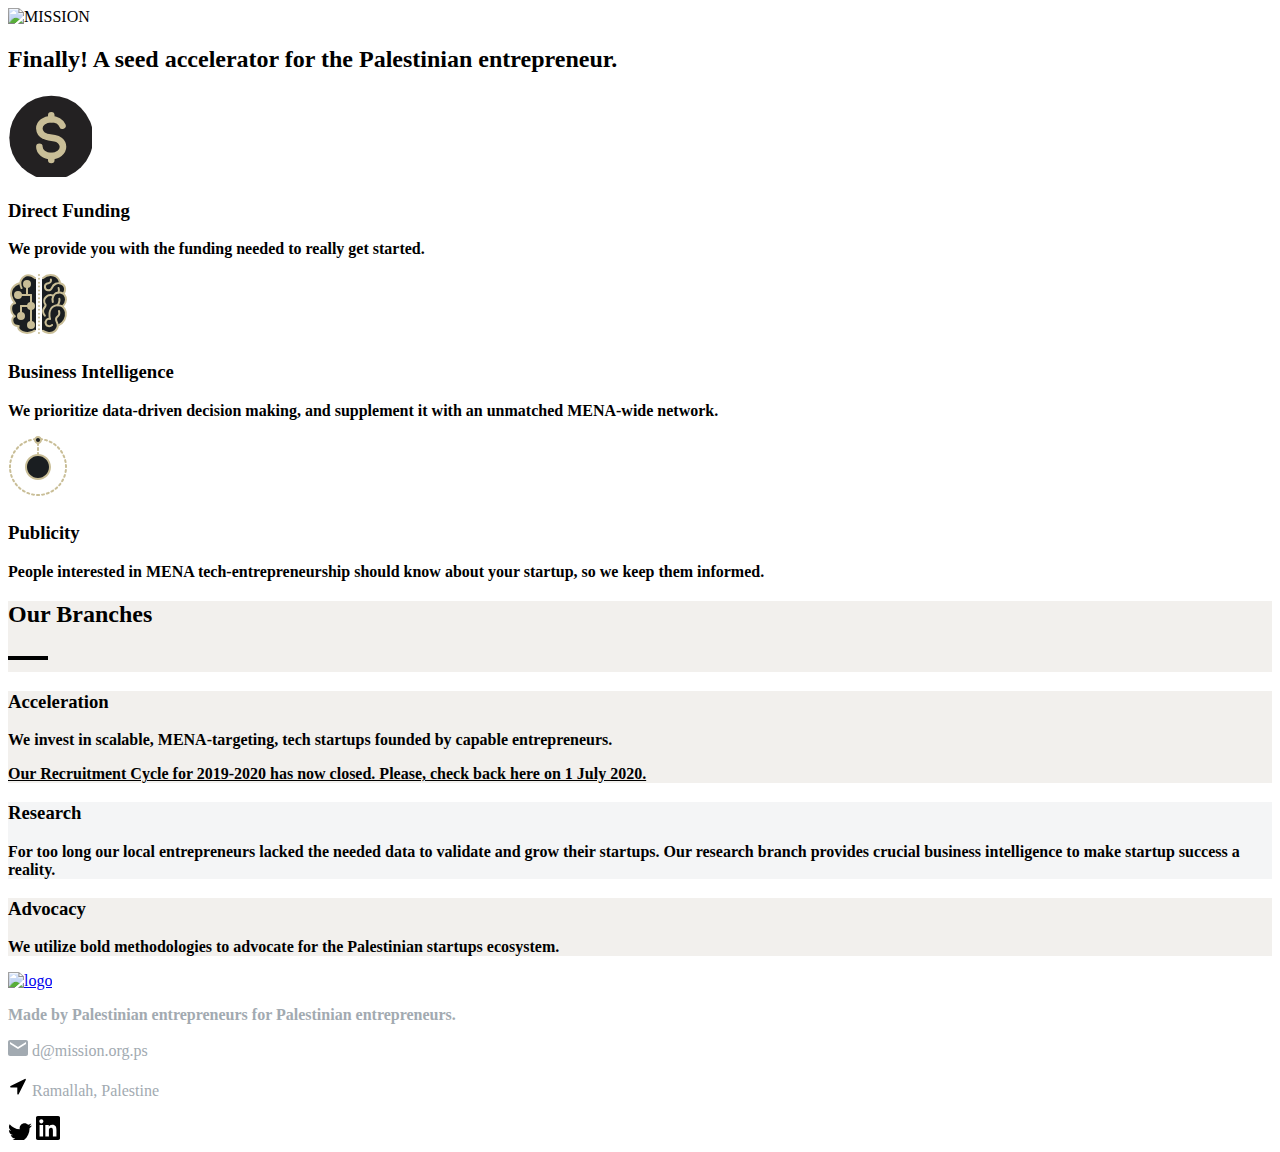
==== home.html @ 6c7146bf "add home html page" ====
<!DOCTYPE html>
<html lang="en">

<head>
	<meta charset="UTF-8">
	<title>MISSION | مركز الشركات الناشئة</title>

	<link rel="icon" href="images/Icon2.png" type="image/x-icon">
	<meta name="keywords" content="" />
	<meta name="description" content="Finally! A seed-accelerator for the Palestinian entrepreneur. 
" />
	<meta name="viewport" content="width=device-width,initial-scale=1.0,viewport-fit=cover">
	<link rel="stylesheet" href="css/home.css" />
	<!--<link rel="stylesheet" href="css/fonts.css" />
	<link rel="stylesheet" href="css/bootstrap.weber.css" />
	<link rel="stylesheet" href="css/fx.css" />
	<link rel="stylesheet" href="css/custom.css" />-->

</head>

<body class="dark-page">
	<div id="wrap">
		<header id="header-text" class="pt-lg-50 text-center dark pt-10 pb-10 pb-sm-30">
			<div class="container">
				<div class="row">
					<img src="images/OffwhitleLogo2.png" alt="MISSION"  class="mb-75 dark logo" srcset="">
				</div>
				<div class="row">
					<div class="col-12" style="">
						<h2 class="mb-md-50 mb-10 dark" style=""><strong class="">Finally! A seed accelerator for the
								Palestinian entrepreneur.&nbsp;</strong><br></h2>
					</div>
				</div>
			</div>
			<div class="bg-wrap">
				<div class="bg"></div>
			</div>
		</header>
		
		<section id="benefits-3col-7" class="dark pt-10 text-center boxed pb-lg-30">
			<div class="container">
				<div class="row">
					<div class="col-md-4 padding-left-0">
						<div class="content-box mb-50" style=""><strong class="">

								<?xml version="1.0" ?><svg height="84" width="84" class="icon" style="fill:#232122;"
									data-name="Livello 1" id="Livello_1" viewBox="0 0 64 64"
									xmlns="http://www.w3.org/2000/svg">
									<defs>
										<style>
											.cls-12 {
												fill: none;
												stroke: #c9be97;
												stroke-linecap: round;
												stroke-miterlimit: 10;
												stroke-width: 5px;											
											}
										</style>
									</defs>
									<title />
									<path d="M1,34A32,32,0,1,0,33,2,32,32,0,0,0,1,34Z" />
									<g id="Dollars">
										<line class="cls-12" x1="32.97" x2="32.93" y1="17" y2="19.91" />
										<line class="cls-12" x1="32.95" x2="32.97" y1="48.04" y2="51" />
										<path class="cls-12"
											d="M23.91,41c0,3.89,4,7,9,7h0c5,0,9-3.15,9-7a6.24,6.24,0,0,0-2.31-4.7,8.17,8.17,0,0,0-4-1.79L31,33.72a9.62,9.62,0,0,1-3.25-1,6.75,6.75,0,0,1-3.87-5.78c0-3.89,4-7,9-7,4.1,0,7.56,2.13,8.66,5" />
									</g>
								</svg>
								<h3 class="mb-20" style=""><strong class="">Direct Funding</strong></h3>
								<p class="text-secondary" style="overflow: visible;">We provide you with the funding
									needed to really get started.<br></p>
							</strong></div>
					</div>
					<div class="col-md-4">
						<div class="content-box mb-50" style="">

							<?xml version="1.0" ?><svg id="Science" xmlns="http://www.w3.org/2000/svg"
								enable-background="new 0 0 64 64" height="64" viewBox="0 0 64 64" width="64"
								class="mb-20 icon svg-secondary">
								<defs>
									<style>
										.cls-1 {
											fill: #1a1e21;
										}

										.cls-2 {
											fill: #c9be97;
										}

										.cls-3 {
											fill: #c9be97;
										}
									</style>
								</defs>
								<title />
								<path class="cls-1"
									d="M55.3,33.27a6.7,6.7,0,0,0-.84-.68A10,10,0,0,0,58,25.68,7.63,7.63,0,0,0,56.47,21a6,6,0,0,0-1.92-1.63c2.5.12,2.69-3.66,2.46-5.07a6,6,0,0,0-4.68-5C51,3,46.8,1,42.76,1A11.7,11.7,0,0,0,34,5.39V55.75a15.32,15.32,0,0,0,5.89,3A8,8,0,0,0,47.22,57c2.11-2.11,2.76-3.8,2.67-5.5H50a11.81,11.81,0,0,0,7.35-7.84,12,12,0,0,0,.44-5.51A8.49,8.49,0,0,0,55.3,33.27Z" />
								<path class="cls-1"
									d="M28,5.33C25.87,3.13,21.74,0,17.2,1.87A8.32,8.32,0,0,0,12.4,9.09h0c-9.11,2.28-9.76,9.32-8.91,12.83A17.56,17.56,0,0,0,7,28.81l0,.41c-2.18,0-3.71,2.38-3.69,5A9.59,9.59,0,0,0,7,42.3c-1.6.39-2.65,2.43-2.58,3.85.12,2.31,1.3,6.06,6.27,6a3.35,3.35,0,0,0,.14,3,11.56,11.56,0,0,0,1,1.08c3.48,3.42,10.16,4,15.34.11.27-.2.55-.42.83-.66ZM10.22,45.4s.06,0,.1.06l0,0Z" />
								<path class="cls-2"
									d="M19.25,60a11.68,11.68,0,0,1-8.2-3.1A11.23,11.23,0,0,1,10,55.72a3.73,3.73,0,0,1-.6-2.65c-4.25-.46-6-3.74-6.12-6.86a5.32,5.32,0,0,1,1.85-4.09,10.79,10.79,0,0,1-3-8A6.48,6.48,0,0,1,4,29.45a4.44,4.44,0,0,1,1.38-.91,18,18,0,0,1-3.05-6.37A11.33,11.33,0,0,1,3.55,13.8a12.72,12.72,0,0,1,7.83-5.48A8.63,8.63,0,0,1,11.93,6,9.8,9.8,0,0,1,16.83.94C20.3-.47,24.13.38,27.62,3.32a1,1,0,0,1-1.29,1.53c-2-1.73-5.21-3.49-8.74-2.06a7.81,7.81,0,0,0-3.79,4A6.71,6.71,0,0,0,13.33,9a1.09,1.09,0,0,1,0,.14,10.54,10.54,0,0,0,1.09,4.47,1,1,0,0,1-1.82.84,13.52,13.52,0,0,1-1.21-4.1,10.55,10.55,0,0,0-6.13,4.43,9.28,9.28,0,0,0-1,6.85,16.53,16.53,0,0,0,3.37,6.5l.08.11.24.39a1,1,0,0,1,.16.46,1,1,0,0,1-.47.94,1,1,0,0,1-.62.14,2.25,2.25,0,0,0-1.65.66,4.52,4.52,0,0,0-1.22,3.28c0,.27-.28,4.74,3.33,7.31l.13.11h0l.1.11h0a1,1,0,0,1,.13.24h0a1,1,0,0,1,0,.13,1,1,0,0,1-.15.77L7.63,43a1,1,0,0,1-.39.26h0l-.11,0a3,3,0,0,0-1.85,2.83c.1,1.88.9,5,5.17,5h.19l.22,0,.14,0a1,1,0,0,1,.58,1.29,2.46,2.46,0,0,0,0,2,9.2,9.2,0,0,0,.87,1c2.8,2.72,8.54,3.82,13.64.48a1,1,0,0,1,1.09,1.67A14.58,14.58,0,0,1,19.25,60Z" />
								<path class="cls-2"
									d="M41.62,60a9.85,9.85,0,0,1-2.24-.25,17.08,17.08,0,0,1-4.81-2.05A1,1,0,0,1,35.63,56a15.06,15.06,0,0,0,4.23,1.8,7.34,7.34,0,0,0,6.5-1.52C49.8,52.87,49,51,47.44,47.36l0-.12c-1-3.29.39-4.54,1.49-5.55S50.71,40,50,37.24A1,1,0,1,1,52,36.76c1,3.92-.59,5.36-1.73,6.41-1,.88-1.54,1.41-.94,3.46a21.66,21.66,0,0,1,1.28,3.52,11.38,11.38,0,0,0,6.24-11.83A7.45,7.45,0,0,0,54.58,34a6.42,6.42,0,0,0-.67-.54l-.13-.09A7,7,0,0,0,52,32.54a7.69,7.69,0,0,0-3.18-.36,6.78,6.78,0,0,0-3.76,1.64,7.7,7.7,0,0,0-2.23,3.52,10.25,10.25,0,0,0-.38,4.08A11,11,0,0,0,43,44.61a1,1,0,0,1-1.17,1.27,2.49,2.49,0,0,0-2.59.65,3.12,3.12,0,0,0-.53,2.92,2.45,2.45,0,0,0,1.73,1.65,3.36,3.36,0,0,0,3-.85,1,1,0,1,1,1.35,1.48A5.33,5.33,0,0,1,40,53.05a4.42,4.42,0,0,1-3.14-2.91,5.12,5.12,0,0,1,.91-4.93,4.16,4.16,0,0,1,3-1.43,11.84,11.84,0,0,1-.24-2.26A12,12,0,0,1,41,36.75a9.67,9.67,0,0,1,2.82-4.43,8.7,8.7,0,0,1,4.77-2.12,9.79,9.79,0,0,1,4.1.44,9.18,9.18,0,0,1,1.64.71A8.77,8.77,0,0,0,57,25.64a6.48,6.48,0,0,0-1.33-4.06,5,5,0,0,0-1.54-1.33l-.17-.09a5.68,5.68,0,0,0-2.13-.55,7.49,7.49,0,0,0-1.14,0c-3,.31-3.84,1.76-4.33,2.62a1.11,1.11,0,0,1-.65.52,1,1,0,0,1-.8-.08,5,5,0,0,0-3.8-.32,6.62,6.62,0,0,0-1.77.81,5.07,5.07,0,0,0-1.79,2,4.09,4.09,0,0,0-.23,3A5.27,5.27,0,0,0,38,29.58a2.8,2.8,0,0,1,.52,2.21A5.06,5.06,0,0,1,37.43,34c-1.18,1.75-2.41,3.55.22,7a1,1,0,1,1-1.6,1.2c-3.49-4.63-1.48-7.6-.28-9.37a4.16,4.16,0,0,0,.72-1.32,1,1,0,0,1,.05-.28s0-.18-.26-.64a7.28,7.28,0,0,1-.89-2,6.11,6.11,0,0,1,.35-4.39,7.06,7.06,0,0,1,2.48-2.79,8.62,8.62,0,0,1,2.32-1.07,7.25,7.25,0,0,1,4.5.12,7,7,0,0,1,5.45-2.93,9.57,9.57,0,0,1,1.47,0,7.72,7.72,0,0,1,2.78.71.91.91,0,0,0,.64-.32A5.22,5.22,0,0,0,51,10.13a6.1,6.1,0,0,0-2.88.55,6.68,6.68,0,0,0-3.28,3.56A4.86,4.86,0,0,1,40,17.34,4.5,4.5,0,0,1,36,13.69a4.62,4.62,0,0,1,.67-3.61,4.77,4.77,0,0,1,3.55-1.9,2.2,2.2,0,0,0,1.47-.79,2.06,2.06,0,0,0,.21-1.67,1,1,0,0,1,2-.42,4,4,0,0,1-.54,3.26,4.21,4.21,0,0,1-2.87,1.61,2.88,2.88,0,0,0-2.15,1.07,2.65,2.65,0,0,0-.36,2,2.53,2.53,0,0,0,2.17,2.12A2.86,2.86,0,0,0,43,13.42a8.7,8.7,0,0,1,4.27-4.55,8.13,8.13,0,0,1,3.64-.74A8.31,8.31,0,0,0,42.52,2a10.32,10.32,0,0,0-6.77,2.67,1,1,0,1,1-1.31-1.51A12.26,12.26,0,0,1,42.51,0c5.37,0,9.19,3.09,10.57,8.51A7,7,0,0,1,58,14.09c.16.94.26,3.7-1.12,5.25a3.13,3.13,0,0,1-.28.28,7.13,7.13,0,0,1,.66.74A8.43,8.43,0,0,1,59,25.7a10.6,10.6,0,0,1-3.06,6.83h0A9.43,9.43,0,0,1,58.79,38a13.34,13.34,0,0,1-8,14.26c-.11,1.67-.93,3.42-3,5.47A8.75,8.75,0,0,1,41.62,60Z" />
								<path class="cls-2"
									d="M44.82,29a1,1,0,0,1-1-.78,9.93,9.93,0,0,1,.73-6.88,1,1,0,0,1,1.72,1,8,8,0,0,0-.5,5.43A1,1,0,0,1,45,29Z" />
								<path class="cls-2"
									d="M49.65,32.16A1,1,0,0,1,49,30.43c.62-.58,1.85-3.69,1.38-5.32a1,1,0,1,1,1.92-.55c.67,2.32-.74,6.21-1.93,7.33A1,1,0,0,1,49.65,32.16Z" />
								<path class="cls-2"
									d="M50.49,19.52A1,1,0,0,1,49.65,18a5.33,5.33,0,0,0,.07-3.55,1,1,0,0,1,1.74-1,6.91,6.91,0,0,1-.14,5.64A1,1,0,0,1,50.49,19.52Z" />
								<path class="cls-2" d="M19,22a1,1,0,0,1-1-1V13a1,1,0,0,1,2,0v8A1,1,0,0,1,19,22Z" />
								<path class="cls-2" d="M23,30a1,1,0,0,1-1-1V21a1,1,0,0,1,2,0v8A1,1,0,0,1,23,30Z" />
								<path class="cls-2" d="M23,49a1,1,0,0,1-1-1V35a1,1,0,0,1,2,0V48A1,1,0,0,1,23,49Z" />
								<path class="cls-2" d="M13,40a1,1,0,0,1-1-1V32a1,1,0,0,1,2,0v7A1,1,0,0,1,13,40Z" />
								<path class="cls-2" d="M20,33H13a1,1,0,0,1,0-2h7a1,1,0,0,1,0,2Z" />
								<path class="cls-2" d="M23,22H13a1,1,0,0,1,0-2H23a1,1,0,0,1,0,2Z" />
								<circle class="cls-3" cx="19" cy="10" r="3" />
								<path class="cls-2"
									d="M19,14a4,4,0,1,1,4-4A4,4,0,0,1,19,14Zm0-6a2,2,0,1,0,2,2A2,2,0,0,0,19,8Z" />
								<circle class="cls-3" cx="23" cy="32" r="3" />
								<path class="cls-2"
									d="M23,36a4,4,0,1,1,4-4A4,4,0,0,1,23,36Zm0-6a2,2,0,1,0,2,2A2,2,0,0,0,23,30Z" />
								<circle class="cls-3" cx="23" cy="51" r="3" />
								<path class="cls-2"
									d="M23,55a4,4,0,1,1,4-4A4,4,0,0,1,23,55Zm0-6a2,2,0,1,0,2,2A2,2,0,0,0,23,49Z" />
								<circle class="cls-3" cx="13" cy="42" r="3" />
								<path class="cls-2"
									d="M13,46a4,4,0,1,1,4-4A4,4,0,0,1,13,46Zm0-6a2,2,0,1,0,2,2A2,2,0,0,0,13,40Z" />
								<circle class="cls-3" cx="10" cy="21" r="3" />
								<path class="cls-2"
									d="M10,25a4,4,0,1,1,4-4A4,4,0,0,1,10,25Zm0-6a2,2,0,1,0,2,2A2,2,0,0,0,10,19Z" />
								<path class="cls-2"
									d="M31,2A1,1,0,0,1,30.08.62a1,1,0,0,1,.21-.33,1,1,0,0,1,.33-.21,1,1,0,0,1,1.09.21,1.15,1.15,0,0,1,.21.33,1,1,0,0,1-.21,1.09,1.16,1.16,0,0,1-.33.21A1,1,0,0,1,31,2Z" />
								<path class="cls-2"
									d="M30,55.13a1,1,0,0,1,1-1h0a1,1,0,0,1,1,1h0a1,1,0,0,1-1,1h0A1,1,0,0,1,30,55.13Zm0-3.86a1,1,0,0,1,1-1h0a1,1,0,0,1,1,1h0a1,1,0,0,1-1,1h0A1,1,0,0,1,30,51.27Zm0-3.87a1,1,0,0,1,1-1h0a1,1,0,0,1,1,1h0a1,1,0,0,1-1,1h0A1,1,0,0,1,30,47.4Zm0-3.87a1,1,0,0,1,1-1h0a1,1,0,0,1,1,1h0a1,1,0,0,1-1,1h0A1,1,0,0,1,30,43.53Zm0-3.86a1,1,0,0,1,1-1h0a1,1,0,0,1,1,1h0a1,1,0,0,1-1,1h0A1,1,0,0,1,30,39.67Zm0-3.87a1,1,0,0,1,1-1h0a1,1,0,0,1,1,1h0a1,1,0,0,1-1,1h0A1,1,0,0,1,30,35.8Zm0-3.87a1,1,0,0,1,1-1h0a1,1,0,0,1,1,1h0a1,1,0,0,1-1,1h0A1,1,0,0,1,30,31.93Zm0-3.87a1,1,0,0,1,1-1h0a1,1,0,0,1,1,1h0a1,1,0,0,1-1,1h0A1,1,0,0,1,30,28.06Zm0-3.86a1,1,0,0,1,1-1h0a1,1,0,0,1,1,1h0a1,1,0,0,1-1,1h0A1,1,0,0,1,30,24.2Zm0-3.87a1,1,0,0,1,1-1h0a1,1,0,0,1,1,1h0a1,1,0,0,1-1,1h0A1,1,0,0,1,30,20.33Zm0-3.86a1,1,0,0,1,1-1h0a1,1,0,0,1,1,1h0a1,1,0,0,1-1,1h0A1,1,0,0,1,30,16.47Zm0-3.87a1,1,0,0,1,1-1h0a1,1,0,0,1,1,1h0a1,1,0,0,1-1,1h0A1,1,0,0,1,30,12.6Zm0-3.87a1,1,0,0,1,1-1h0a1,1,0,0,1,1,1h0a1,1,0,0,1-1,1h0A1,1,0,0,1,30,8.73Zm0-3.86a1,1,0,0,1,1-1h0a1,1,0,0,1,1,1h0a1,1,0,0,1-1,1h0A1,1,0,0,1,30,4.87Z" />
								<path class="cls-2"
									d="M31,60a.84.84,0,0,1-.38-.08,1,1,0,0,1-.33-.21A1,1,0,0,1,30,59a1,1,0,0,1,.08-.38.9.9,0,0,1,.54-.54,1,1,0,0,1,1.09.21,1.15,1.15,0,0,1,.21.33A1,1,0,0,1,31,60Z" />
							</svg>
							<h3 style="" class="mb-20"><strong class="">Business Intelligence</strong></h3>
							<p class="text-secondary" style=""><strong class="">We prioritize data-driven decision
									making, and supplement it with an unmatched MENA-wide network.&nbsp;<br></strong>
							</p>
						</div>
					</div>
					<div class="col-md-4">
						<div class="content-box mb-50" style="">
							<?xml version="1.0" ?>
							<!DOCTYPE svg
								PUBLIC '-//W3C//DTD SVG 1.1//EN' 'http://www.w3.org/Graphics/SVG/1.1/DTD/svg11.dtd'><svg
								class="mb-20 icon svg-secondary" height="64px" id="Layer_1"
								style="enable-background:new 0 0 64 64;" version="1.1" viewBox="0 0 64 64" width="64px"
								xml:space="preserve" xmlns="http://www.w3.org/2000/svg"
								xmlns:xlink="http://www.w3.org/1999/xlink">
								<style type="text/css">
									.st0 {
										fill: #c9be97;
									}

									.st1 {
										fill: #A6ACB2;
									}

									.st2 {
										fill: #1a1e21;
									}

									.st3 {
										fill-rule: evenodd;
										clip-rule: evenodd;
										fill: #C2E4F8;
									}

									.st4 {
										fill-rule: evenodd;
										clip-rule: evenodd;
										fill: #1a1e21;
									}

									.st5 {
										fill: #FFFFFF;
									}

									.st6 {
										fill: #DAE3E6;
									}

									.st7 {
										fill: #FFCC00;
									}

									.st8 {
										fill: #DAE3E6;
										stroke: #0A94E3;
										stroke-width: 2;
										stroke-linecap: round;
										stroke-linejoin: round;
										stroke-miterlimit: 10;
									}

									.st9 {
										fill: none;
										stroke: #0A94E3;
										stroke-width: 2;
										stroke-linecap: round;
										stroke-linejoin: round;
										stroke-miterlimit: 10;
									}

									.st10 {
										fill: #F1C40E;
									}
								</style>
								<path class="st0"
									d="M34.1015625,4.2919922c-0.0478516,0-0.0966797-0.003418-0.1455078-0.0102539  c-0.3164062-0.0463867-0.6347656-0.0874023-0.9550781-0.1225586c-0.5488281-0.0610352-0.9443359-0.5551758-0.8837891-1.1040039  c0.0605469-0.5483398,0.5419922-0.9375,1.1044922-0.8842773c0.3417969,0.0380859,0.6835938,0.0820312,1.0234375,0.1313477  c0.5458984,0.0800781,0.9248047,0.5874023,0.8447266,1.1342773C35.0175781,3.934082,34.5898438,4.2919922,34.1015625,4.2919922z" />
								<path class="st0"
									d="M30.0009766,59.9941406c-0.328125,0-0.6542969-0.0053711-0.9794922-0.0161133  c-0.5527344-0.0180664-0.9853516-0.4799805-0.9667969-1.0322266c0.0175781-0.5522461,0.5244141-0.9726562,1.03125-0.9667969  C29.7265625,58,30.3740234,57.9985352,31.0126953,57.9750977c0.5087891-0.0214844,1.015625,0.4106445,1.0351562,0.9628906  c0.0205078,0.5522461-0.4101562,1.015625-0.9628906,1.0361328C30.7255859,59.9873047,30.3642578,59.9936523,30.0009766,59.9941406z   M26.0742188,59.7211914c-0.0458984,0-0.0927734-0.0029297-0.1396484-0.0097656  c-0.6777344-0.0947266-1.3623047-0.2158203-2.0341797-0.359375c-0.5400391-0.1157227-0.8847656-0.6469727-0.7685547-1.1870117  c0.1142578-0.5405273,0.6474609-0.8857422,1.1865234-0.769043c0.6259766,0.1337891,1.2626953,0.246582,1.8935547,0.3349609  c0.546875,0.0766602,0.9287109,0.5820312,0.8515625,1.1289062C26.9931641,59.3598633,26.5654297,59.7211914,26.0742188,59.7211914z   M34.0263672,59.706543c-0.4892578,0-0.9169922-0.359375-0.9892578-0.8574219  c-0.078125-0.546875,0.3007812-1.0537109,0.8476562-1.1323242c0.6289062-0.090332,1.265625-0.2055664,1.8925781-0.3417969  c0.5429688-0.1181641,1.0722656,0.2246094,1.1904297,0.7646484c0.1171875,0.5395508-0.2255859,1.0722656-0.7646484,1.1894531  c-0.6738281,0.1464844-1.3574219,0.2700195-2.0332031,0.3671875C34.1210938,59.703125,34.0732422,59.706543,34.0263672,59.706543z   M21.2216797,58.590332c-0.1035156,0-0.2089844-0.0166016-0.3134766-0.0507812  c-0.65625-0.2163086-1.3085938-0.4584961-1.9404297-0.7192383c-0.5107422-0.2104492-0.7539062-0.7949219-0.5439453-1.3056641  c0.2109375-0.5107422,0.7998047-0.7543945,1.3056641-0.5429688c0.5878906,0.2421875,1.1953125,0.4672852,1.8056641,0.668457  c0.5244141,0.1733398,0.8095703,0.7387695,0.6357422,1.2631836C22.0322266,58.3237305,21.6416016,58.590332,21.2216797,58.590332z   M38.8740234,58.5585938c-0.4189453,0-0.8085938-0.2651367-0.9482422-0.6835938  c-0.1748047-0.5239258,0.1074219-1.090332,0.6318359-1.2651367c0.6044922-0.2026367,1.2099609-0.4291992,1.7988281-0.6733398  c0.5126953-0.2114258,1.0957031,0.0297852,1.3076172,0.5395508c0.2119141,0.5102539-0.0302734,1.0952148-0.5400391,1.3071289  c-0.6328125,0.2626953-1.2832031,0.5058594-1.9335938,0.7231445C39.0859375,58.5415039,38.9785156,58.5585938,38.8740234,58.5585938  z M16.6455078,56.6103516c-0.1611328,0-0.3251953-0.0390625-0.4765625-0.1210938  c-0.6025391-0.3276367-1.2021484-0.6816406-1.7802734-1.0522461c-0.4658203-0.2978516-0.6005859-0.9165039-0.3027344-1.3818359  c0.296875-0.465332,0.9150391-0.6010742,1.3808594-0.3027344c0.5390625,0.3452148,1.0957031,0.6743164,1.6572266,0.9790039  c0.4853516,0.2636719,0.6650391,0.8710938,0.4013672,1.3564453C17.34375,56.4213867,17,56.6103516,16.6455078,56.6103516z   M43.4365234,56.5654297c-0.3535156,0-0.6962891-0.1875-0.8779297-0.5195312  c-0.265625-0.484375-0.0878906-1.0922852,0.3964844-1.3574219c0.5585938-0.3056641,1.1142578-0.6367188,1.6523438-0.9833984  c0.4648438-0.3007812,1.0820312-0.1660156,1.3828125,0.2988281c0.2988281,0.4638672,0.1650391,1.0830078-0.2988281,1.3818359  c-0.578125,0.3730469-1.1757812,0.7285156-1.7753906,1.0566406C43.7636719,56.5258789,43.5986328,56.5654297,43.4365234,56.5654297z   M12.4951172,53.8496094c-0.21875,0-0.4404297-0.0717773-0.625-0.2197266  c-0.5351562-0.4291992-1.0615234-0.8833008-1.5644531-1.3496094c-0.4052734-0.3754883-0.4287109-1.0083008-0.0537109-1.4130859  c0.3759766-0.4067383,1.0078125-0.4291992,1.4130859-0.0537109c0.4677734,0.4335938,0.9580078,0.8564453,1.4570312,1.2558594  c0.4306641,0.3457031,0.5,0.9750977,0.1542969,1.4057617C13.0791016,53.7216797,12.7880859,53.8496094,12.4951172,53.8496094z   M47.5751953,53.793457c-0.2919922,0-0.5810547-0.1269531-0.7792969-0.371582  c-0.3466797-0.4296875-0.2792969-1.0595703,0.1503906-1.40625c0.4990234-0.4033203,0.9882812-0.8276367,1.453125-1.2607422  c0.4023438-0.3769531,1.0380859-0.3549805,1.4130859,0.0498047c0.3769531,0.4038086,0.3544922,1.0366211-0.0498047,1.4130859  c-0.5,0.4658203-1.0244141,0.9208984-1.5605469,1.3535156C48.0175781,53.7207031,47.7958984,53.793457,47.5751953,53.793457z   M8.9003906,50.4013672c-0.2783203,0-0.5556641-0.1157227-0.7529297-0.3417969  c-0.4550781-0.5205078-0.8935547-1.0605469-1.3037109-1.6040039c-0.3320312-0.4414062-0.2441406-1.0683594,0.1972656-1.4008789  s1.0673828-0.2431641,1.4003906,0.1967773c0.3808594,0.5053711,0.7880859,1.0073242,1.2119141,1.4916992  c0.3632812,0.4160156,0.3212891,1.0478516-0.0947266,1.4111328C9.3691406,50.3198242,9.1347656,50.4013672,8.9003906,50.4013672z   M51.1582031,50.3334961c-0.2333984,0-0.4667969-0.0805664-0.65625-0.2451172  c-0.4169922-0.3623047-0.4609375-0.9936523-0.0986328-1.4106445c0.4169922-0.4799805,0.8232422-0.9838867,1.2089844-1.4975586  c0.3310547-0.4414062,0.9589844-0.53125,1.3994141-0.2001953c0.4423828,0.331543,0.5322266,0.9584961,0.2001953,1.4003906  c-0.4130859,0.5512695-0.8505859,1.0927734-1.2988281,1.6088867C51.7158203,50.2167969,51.4375,50.3334961,51.1582031,50.3334961z   M5.9697266,46.3730469c-0.3398438,0-0.6708984-0.1733398-0.8583984-0.4858398  c-0.3505859-0.5844727-0.6865234-1.1923828-0.9980469-1.8066406c-0.25-0.4921875-0.0537109-1.0942383,0.4384766-1.3442383  c0.4931641-0.2504883,1.09375-0.0537109,1.3447266,0.4389648C6.1875,43.7480469,6.5,44.3144531,6.8261719,44.8588867  c0.2841797,0.4741211,0.1298828,1.0878906-0.34375,1.3720703C6.3212891,46.3271484,6.1445312,46.3730469,5.9697266,46.3730469z   M54.0761719,46.2944336c-0.1738281,0-0.3496094-0.0449219-0.5097656-0.1401367  c-0.4746094-0.2817383-0.6308594-0.8955078-0.3496094-1.3701172c0.3291016-0.5537109,0.640625-1.1220703,0.9257812-1.6899414  c0.2480469-0.4926758,0.8466797-0.6928711,1.3427734-0.4443359c0.4931641,0.2480469,0.6923828,0.8496094,0.4443359,1.3427734  c-0.3066406,0.6088867-0.640625,1.21875-0.9921875,1.8120117C54.75,46.1196289,54.4179688,46.2944336,54.0761719,46.2944336z   M3.7998047,41.890625c-0.4033203,0-0.7841797-0.246582-0.9355469-0.6469727  c-0.2421875-0.6425781-0.4648438-1.3012695-0.6601562-1.9584961c-0.1582031-0.5292969,0.1435547-1.0859375,0.6728516-1.2436523  c0.5322266-0.1577148,1.0859375,0.1450195,1.2431641,0.6733398c0.1826172,0.6108398,0.3896484,1.2241211,0.6152344,1.8217773  c0.1953125,0.5166016-0.0654297,1.09375-0.5820312,1.2890625C4.0371094,41.8696289,3.9169922,41.890625,3.7998047,41.890625z   M56.234375,41.8012695c-0.1162109,0-0.234375-0.0205078-0.3496094-0.0634766  c-0.5175781-0.1928711-0.7802734-0.769043-0.5869141-1.2866211c0.2246094-0.6030273,0.4296875-1.2172852,0.6083984-1.824707  c0.1552734-0.5288086,0.7119141-0.8330078,1.2412109-0.6772461c0.5302734,0.15625,0.8330078,0.7119141,0.6767578,1.2416992  c-0.1914062,0.652832-0.4111328,1.3120117-0.6533203,1.9594727C57.0214844,41.5527344,56.6396484,41.8012695,56.234375,41.8012695z   M2.4609375,37.0913086c-0.4736328,0-0.8945312-0.3374023-0.9824219-0.8198242  c-0.1230469-0.6694336-0.2236328-1.3564453-0.3007812-2.0424805c-0.0605469-0.5488281,0.3339844-1.043457,0.8828125-1.1044922  c0.5566406-0.0605469,1.0439453,0.3339844,1.1054688,0.8828125c0.0712891,0.6396484,0.1650391,1.2802734,0.2792969,1.9038086  c0.0996094,0.543457-0.2597656,1.0644531-0.8027344,1.1635742C2.5810547,37.0859375,2.5205078,37.0913086,2.4609375,37.0913086z   M57.5546875,36.9970703c-0.0595703,0-0.1191406-0.0048828-0.1796875-0.0161133  c-0.5429688-0.0986328-0.9042969-0.6191406-0.8056641-1.1625977c0.1132812-0.6235352,0.2060547-1.2631836,0.2744141-1.9018555  c0.0585938-0.5493164,0.5458984-0.953125,1.1005859-0.8876953c0.5488281,0.0585938,0.9462891,0.5512695,0.8876953,1.1005859  c-0.0732422,0.6870117-0.1728516,1.3754883-0.2939453,2.0463867C58.4501953,36.6586914,58.0292969,36.9970703,57.5546875,36.9970703  z M2.0009766,32.1313477c-0.5527344,0-1-0.4477539-1-1L1,31.015625c0-0.6674805,0.0214844-1.3081055,0.0625-1.9433594  c0.0361328-0.5512695,0.4990234-0.965332,1.0634766-0.9331055c0.5507812,0.0361328,0.96875,0.512207,0.9326172,1.0629883  C3.0195312,29.7944336,3,30.3920898,3,30.9941406l0.0009766,0.137207  C3.0009766,31.6835938,2.5537109,32.1313477,2.0009766,32.1313477z M58,32.0151367c-0.5527344,0-1-0.4267578-1-0.9790039  c0-0.6748047-0.0214844-1.3032227-0.0644531-1.9257812c-0.0371094-0.5507812,0.3789062-1.027832,0.9296875-1.0654297  c0.5732422-0.03125,1.0292969,0.3793945,1.0664062,0.9296875C58.9765625,29.6435547,59,30.3232422,59,30.9941406  C59,31.5463867,58.5527344,32.0151367,58,32.0151367z M2.4150391,27.1669922c-0.0566406,0-0.1142578-0.0048828-0.171875-0.0146484  c-0.5439453-0.0942383-0.9091797-0.6123047-0.8144531-1.15625c0.1171875-0.6762695,0.2607422-1.3569336,0.4267578-2.0229492  C1.9902344,23.4375,2.53125,23.1083984,3.0683594,23.2451172c0.5361328,0.1337891,0.8613281,0.6762695,0.7285156,1.2124023  c-0.1552734,0.6191406-0.2880859,1.2519531-0.3974609,1.8803711C3.3154297,26.8242188,2.8925781,27.1669922,2.4150391,27.1669922z   M57.5673828,27.0722656c-0.4765625,0-0.8984375-0.3408203-0.9833984-0.8261719  c-0.1113281-0.6279297-0.2470703-1.2602539-0.4033203-1.8789062c-0.1347656-0.5356445,0.1894531-1.0795898,0.7246094-1.2148438  c0.5361328-0.1318359,1.0800781,0.1894531,1.2148438,0.7246094c0.1679688,0.6655273,0.3134766,1.3457031,0.4326172,2.0214844  c0.0966797,0.5439453-0.2666016,1.0625-0.8105469,1.1586914C57.6835938,27.0673828,57.625,27.0722656,57.5673828,27.0722656z   M3.7050781,22.3535156c-0.1142578,0-0.2304688-0.0200195-0.34375-0.0615234  c-0.5185547-0.1899414-0.7851562-0.7641602-0.5957031-1.2827148C3,20.3696289,3.2626953,19.7250977,3.546875,19.0942383  c0.2265625-0.5024414,0.8193359-0.7270508,1.3222656-0.5009766c0.5039062,0.2265625,0.7285156,0.8188477,0.5019531,1.3222656  c-0.2646484,0.5874023-0.5087891,1.1865234-0.7265625,1.78125C4.4960938,22.1020508,4.1123047,22.3535156,3.7050781,22.3535156z   M56.2626953,22.2651367c-0.40625,0-0.7880859-0.25-0.9375-0.6533203c-0.2197266-0.5932617-0.4658203-1.1914062-0.7324219-1.7768555  c-0.2285156-0.5029297-0.0068359-1.0957031,0.4960938-1.3242188c0.5078125-0.2299805,1.0966797-0.0053711,1.3242188,0.4960938  c0.2861328,0.6298828,0.5517578,1.2724609,0.7871094,1.9106445c0.1923828,0.5180664-0.0722656,1.0932617-0.5908203,1.2851562  C56.4951172,22.2446289,56.3779297,22.2651367,56.2626953,22.2651367z M5.8310547,17.8457031  c-0.171875,0-0.3457031-0.0439453-0.5048828-0.137207c-0.4765625-0.2792969-0.6357422-0.8920898-0.3564453-1.3686523  c0.3427734-0.5854492,0.7158203-1.1723633,1.1074219-1.7441406c0.3125-0.4555664,0.9345703-0.5727539,1.390625-0.2592773  c0.4560547,0.3125,0.5712891,0.9345703,0.2597656,1.3901367c-0.3662109,0.5332031-0.7128906,1.0795898-1.0332031,1.625  C6.5087891,17.6689453,6.1748047,17.8457031,5.8310547,17.8457031z M54.1220703,17.7685547  c-0.3417969,0-0.6748047-0.175293-0.8623047-0.4912109c-0.3271484-0.5532227-0.6757812-1.0986328-1.0361328-1.6201172  c-0.3144531-0.4541016-0.2011719-1.0771484,0.2529297-1.3911133c0.4541016-0.3149414,1.0771484-0.2016602,1.3916016,0.253418  c0.3876953,0.5605469,0.7626953,1.1459961,1.1132812,1.7402344c0.28125,0.4750977,0.1240234,1.0883789-0.3515625,1.3696289  C54.4707031,17.7236328,54.2949219,17.7685547,54.1220703,17.7685547z M8.7255859,13.7885742  c-0.2304688,0-0.4619141-0.0791016-0.6503906-0.2402344c-0.4199219-0.359375-0.46875-0.9907227-0.109375-1.4101562  c0.4482422-0.5234375,0.9189453-1.0351562,1.3994141-1.5209961c0.3876953-0.3925781,1.0205078-0.3964844,1.4140625-0.0078125  c0.3925781,0.3881836,0.3964844,1.0214844,0.0078125,1.4140625c-0.4462891,0.4516602-0.8847656,0.9282227-1.3017578,1.4155273  C9.2871094,13.6699219,9.0068359,13.7885742,8.7255859,13.7885742z M51.2167969,13.722168  c-0.2802734,0-0.5595703-0.1176758-0.7578125-0.347168c-0.4160156-0.4829102-0.8554688-0.9580078-1.3066406-1.4121094  c-0.3896484-0.3920898-0.3876953-1.0249023,0.0039062-1.4145508c0.3916016-0.3901367,1.0244141-0.3867188,1.4140625,0.0043945  c0.4853516,0.487793,0.9570312,0.9980469,1.4042969,1.5166016c0.3603516,0.418457,0.3134766,1.0498047-0.1054688,1.4106445  C51.6806641,13.6425781,51.4482422,13.722168,51.2167969,13.722168z M12.2910156,10.3056641  c-0.2900391,0-0.578125-0.1254883-0.7753906-0.3671875c-0.3496094-0.4277344-0.2861328-1.0581055,0.1416016-1.4072266  c0.5371094-0.4384766,1.0908203-0.859375,1.6455078-1.25c0.453125-0.3183594,1.0761719-0.2104492,1.3935547,0.2416992  c0.3183594,0.4511719,0.2099609,1.0751953-0.2412109,1.3930664c-0.5166016,0.3637695-1.0322266,0.7553711-1.5322266,1.1640625  C12.7373047,10.2319336,12.5126953,10.3056641,12.2910156,10.3056641z M47.6425781,10.25  c-0.2207031,0-0.4443359-0.0732422-0.6289062-0.2236328c-0.4990234-0.4047852-1.015625-0.7949219-1.5361328-1.159668  c-0.453125-0.3164062-0.5625-0.9399414-0.2460938-1.3925781c0.3164062-0.4521484,0.9423828-0.5620117,1.3925781-0.2456055  c0.5595703,0.3916016,1.1142578,0.8105469,1.6494141,1.2451172c0.4287109,0.3481445,0.4941406,0.9775391,0.1464844,1.4067383  C48.2226562,10.1235352,47.9335938,10.25,47.6425781,10.25z M16.4111328,7.5068359  c-0.3515625,0-0.6923828-0.1855469-0.875-0.5141602c-0.2685547-0.4829102-0.0947266-1.0917969,0.3886719-1.3598633  c0.5957031-0.331543,1.2148438-0.6469727,1.8388672-0.9384766c0.5-0.2348633,1.0957031-0.0170898,1.3291016,0.4833984  s0.0175781,1.0952148-0.4833984,1.3291016c-0.5820312,0.2714844-1.1582031,0.5654297-1.7138672,0.8740234  C16.7421875,7.4663086,16.5751953,7.5068359,16.4111328,7.5068359z M43.5107422,7.4633789  c-0.1630859,0-0.3291016-0.0400391-0.4824219-0.1245117c-0.5595703-0.309082-1.1367188-0.6015625-1.7167969-0.8691406  c-0.5009766-0.2314453-0.7197266-0.8256836-0.4882812-1.3271484c0.2314453-0.5,0.8212891-0.7211914,1.328125-0.4882812  c0.6220703,0.2875977,1.2421875,0.6015625,1.84375,0.9335938c0.4833984,0.2670898,0.6591797,0.8754883,0.3916016,1.3588867  C44.2050781,7.2768555,43.8632812,7.4633789,43.5107422,7.4633789z M20.9599609,5.4858398  c-0.4160156,0-0.8046875-0.2617188-0.9462891-0.6777344c-0.1787109-0.5224609,0.1005859-1.0908203,0.6230469-1.269043  c0.6552734-0.2236328,1.3212891-0.4243164,1.9804688-0.5961914c0.5332031-0.1396484,1.0800781,0.1796875,1.2207031,0.7143555  c0.1396484,0.534668-0.1806641,1.0805664-0.7148438,1.2202148c-0.6123047,0.1601562-1.2314453,0.3466797-1.8398438,0.5541992  C21.1757812,5.4682617,21.0673828,5.4858398,20.9599609,5.4858398z M38.9492188,5.4550781  c-0.1054688,0-0.2138672-0.0170898-0.3193359-0.0532227c-0.6044922-0.2036133-1.2246094-0.3881836-1.84375-0.5483398  c-0.5351562-0.1386719-0.8564453-0.684082-0.7177734-1.21875c0.1376953-0.5351562,0.6835938-0.8564453,1.2177734-0.7177734  c0.6660156,0.1723633,1.3330078,0.3706055,1.9824219,0.590332c0.5234375,0.1762695,0.8046875,0.7436523,0.6279297,1.2670898  C39.7558594,5.1914062,39.3662109,5.4550781,38.9492188,5.4550781z" />
								<path class="st0"
									d="M25.8984375,4.2919922c-0.4882812,0-0.9160156-0.3579102-0.9882812-0.8554688  c-0.0800781-0.546875,0.2988281-1.0541992,0.8447266-1.1342773c0.3398438-0.0493164,0.6816406-0.0932617,1.0234375-0.1313477  c0.5683594-0.0551758,1.0439453,0.3359375,1.1044922,0.8842773c0.0605469,0.5488281-0.3349609,1.0429688-0.8837891,1.1040039  c-0.3203125,0.0351562-0.6386719,0.0761719-0.9550781,0.1225586C25.9951172,4.2885742,25.9462891,4.2919922,25.8984375,4.2919922z" />
								<circle class="st4" cx="30" cy="31.0000496" r="12" />
								<path class="st0"
									d="M30,44c-7.1679688,0-13-5.831543-13-13s5.8320312-13,13-13s13,5.831543,13,13S37.1679688,44,30,44z M30,20  c-6.0654297,0-11,4.9345703-11,11s4.9345703,11,11,11s11-4.9345703,11-11S36.0654297,20,30,20z" />
								<path class="st0"
									d="M30,20c-0.5527344,0-1-0.4477539-1-1v-2c0-0.5522461,0.4472656-1,1-1s1,0.4477539,1,1v2  C31,19.5522461,30.5527344,20,30,20z M30,15c-0.5527344,0-1-0.4477539-1-1v-2c0-0.5522461,0.4472656-1,1-1s1,0.4477539,1,1v2  C31,14.5522461,30.5527344,15,30,15z M30,10c-0.5527344,0-1-0.4477539-1-1V7c0-0.5522461,0.4472656-1,1-1s1,0.4477539,1,1v2  C31,9.5522461,30.5527344,10,30,10z" />
								<circle class="st2" cx="30" cy="4.0000501" r="3" />
								<path class="st0"
									d="M30,8c-2.2060547,0-4-1.7944336-4-4s1.7939453-4,4-4s4,1.7944336,4,4S32.2060547,8,30,8z M30,2  c-1.1025391,0-2,0.8969727-2,2s0.8974609,2,2,2s2-0.8969727,2-2S31.1025391,2,30,2z" />
							</svg>
							<h3 style="" class="mb-20"><strong class="">Publicity</strong></h3>
							<p class="text-secondary" style=""><strong>People interested in MENA tech-entrepreneurship
									should know about your startup, so we keep them informed.&nbsp;</strong><br></p>
						</div>
					</div>
				</div>
			</div>
			<div class="bg-wrap">
				<div class="bg"></div>
			</div>
		</section>
		<section id="benefits-3col-2" class="light text-center">
			<div class="container-fluid">
				<div class="row no-gutters">
					<div class="col-md-3 d-flex flex-column flex-equal-items">
						<div class="content-box d-xl-flex branches" style="background-color:#F2F0ED;">

							<div class="text-left padding" style="">
								<h2 id="branches-txt" class="" style=""><strong class="">Our Branches</strong></h2>
								<svg xmlns="http://www.w3.org/2000/svg" height="20" viewBox="0 0 40 20" width="40" class="mb-10 svg-primary branches-sp" src="images/gallery/decor/line-h-1.svg" alt="sep"><path d="m0 8h40v4h-40z" fill-rule="evenodd" class=""></path></svg>
							</div>
						</div>
					</div>
					<div class="col-md-3 d-flex flex-column flex-equal-items">
						<div class="content-box d-xl-flex padding-x2" style="background-color:#F2F0ED;">
							<div class="" style="">
								<h3 class="mb-20"><strong class=""><strong class="">Acceleration</strong></strong></h3>
								<p class="mb-30" style=""><strong class="">We invest in scalable, MENA-targeting, tech
										startups founded by capable entrepreneurs.&nbsp;</strong><br></p>

								<p class="mb-30" style="text-decoration: underline;"><strong class="">Our Recruitment
										Cycle for 2019-2020 has now closed. Please, check back here on 1 July
										2020.</strong><br></p>
							</div>
						</div>
					</div>
					<div class="col-md-3 d-flex flex-column flex-equal-items">
						<div class="content-box d-xl-flex padding-x2" style="background-color:#F4F5F6;">
							<div class="" style=""><strong class="">
									<h3 style="" class="mb-20"><strong class="">Research</strong></h3>
									<p class="mb-30" style="overflow: visible;">For too long our local entrepreneurs
										lacked the needed data to validate and grow their startups. Our research branch
										provides crucial business intelligence to make startup success a reality.&nbsp;
										&nbsp;&nbsp;<br></p>

								</strong></div>
						</div>
					</div>
					<div class="col-md-3 d-flex flex-column flex-equal-items">
						<div class="content-box d-xl-flex padding-x2" style="background-color:#F2F0ED;">
							<div class="" style=""><strong class="">
									<h3 style="" class="mb-20"><strong class="">Advocacy</strong></h3>
									<p class="mb-30" style="overflow: visible;">We utilize bold methodologies to
										advocate for the Palestinian startups ecosystem.&nbsp;<br></p>

								</strong></div>
						</div>
					</div>
				</div>
			</div>
			<div class="bg-wrap">
				<div class="bg"></div>
			</div>
		</section>
		<footer id="footer-text-subscribe" class="light pt-sm-20 pt-lg-50 pb-sm-20 pb-lg-50">
			<div class="container-fluid">
				<div class="row no-gutters">
					<div class="col-md-3" style="margin: auto">
						<a class="link footer-logo" href="#header-text"><img class="mw-100 mb-10 text-left" src="images/Icon2.png" height="60px" alt="logo" srcset=""></a>
						<!--<h4 class="mb-20"><strong class="">Subscribe</strong></h4>
						<form action="scripts/request.php" class="contact_form form-inline"
							id="footer-text-subscribe-form" novalidate="novalidate">
							<div class="form-group email-field-group"><input type="email" class="form-control"
									placeholder="Enter your email" name="EMAIL" size="10"></div><button type="submit"
								data-loading-text="•••" data-complete-text="Completed!"
								data-reset-text="Try again later..." class="btn btn-link"><span>Send</span></button>
						</form>-->
					</div>

					<div class="col-md-6" style="margin: auto">
						<p class="text-center mt-10 mb-10" style="color: rgb(162, 170, 177);font-weight: bold;">Made by
							Palestinian entrepreneurs
							for Palestinian entrepreneurs.</p>
					</div>
					<div class="col-md-3 text-sm-center" style="margin: auto;">
						<p class="smooth mb-10 mt-10" style="color: rgb(162, 170, 177);">

							<?xml version="1.0" ?><svg height="16px" version="1.1" viewBox="0 0 20 16" width="20px"
								xmlns="http://www.w3.org/2000/svg"
								xmlns:sketch="http://www.bohemiancoding.com/sketch/ns"
								xmlns:xlink="http://www.w3.org/1999/xlink">
								<title />
								<desc />
								<defs />
								<g fill="rgb(162, 170, 177)" fill-rule="evenodd" id="Page-1" stroke="none"
									stroke-width="1">
									<g fill="rgb(162, 170, 177)" id="Icons-Communication"
										transform="translate(-168.000000, -43.000000)">
										<g id="email" transform="translate(168.000000, 43.000000)">
											<path
												d="M18,0 L2,0 C0.9,0 0,0.9 0,2 L0,14 C0,15.1 0.9,16 2,16 L18,16 C19.1,16 20,15.1 20,14 L20,2 C20,0.9 19.1,0 18,0 L18,0 Z M18,4 L10,9 L2,4 L2,2 L10,7 L18,2 L18,4 L18,4 Z"
												id="Shape" />
										</g>
									</g>
								</g>
							</svg>
							d@mission.org.ps

						</p>
						<div>

							<p class="smooth mb-10  mt-10" style="color: rgb(162, 170, 177);">
								<?xml version="1.0" ?><svg height="20" viewBox="0 0 1792 1792" width="20"
									xmlns="http://www.w3.org/2000/svg" class="location-icon">
									<path
										d="M1593 349l-640 1280q-17 35-57 35-5 0-15-2-22-5-35.5-22.5t-13.5-39.5v-576h-576q-22 0-39.5-13.5t-22.5-35.5 4-42 29-30l1280-640q13-7 29-7 27 0 45 19 15 14 18.5 34.5t-6.5 39.5z" />
									</svg>
								Ramallah, Palestine
							</p>
							<div class="inline-group mb-20 mb-md-0 mt-10">
								<a href="#" class="smooth pl-20" target="_blank"><svg xmlns="http://www.w3.org/2000/svg"
										height="19.51" viewBox="0 0 24 19.51" width="24" class="icon svg-secondary twitter-icon">
										<path xmlns="http://www.w3.org/2000/svg"
											d="M23.954 4.569c-.885.389-1.83.654-2.825.775 1.014-.611 1.794-1.574 2.163-2.723-.951.555-2.005.959-3.127 1.184-.896-.959-2.173-1.559-3.591-1.559-2.717 0-4.92 2.203-4.92 4.917 0 .39.045.765.127 1.124C7.691 8.094 4.066 6.13 1.64 3.161c-.427.722-.666 1.561-.666 2.475 0 1.71.87 3.213 2.188 4.096-.807-.026-1.566-.248-2.228-.616v.061c0 2.385 1.693 4.374 3.946 4.827-.413.111-.849.171-1.296.171-.314 0-.615-.03-.916-.086.631 1.953 2.445 3.377 4.604 3.417-1.68 1.319-3.809 2.105-6.102 2.105-.39 0-.779-.023-1.17-.067 2.189 1.394 4.768 2.209 7.557 2.209 9.054 0 13.999-7.496 13.999-13.986 0-.209 0-.42-.015-.63.961-.689 1.8-1.56 2.46-2.548l-.047-.02z">
										</path>
									</svg></a> <a href="#" class="smooth pl-20" target="_blank"><svg
										xmlns="http://www.w3.org/2000/svg" height="24" viewBox="0 0 24 24" width="24"
										class="icon svg-secondary linkedin-icon">
										<path xmlns="http://www.w3.org/2000/svg"
											d="M20.447 20.452h-3.554v-5.569c0-1.328-.027-3.037-1.852-3.037-1.853 0-2.136 1.445-2.136 2.939v5.667H9.351V9h3.414v1.561h.046c.477-.9 1.637-1.85 3.37-1.85 3.601 0 4.267 2.37 4.267 5.455v6.286zM5.337 7.433c-1.144 0-2.063-.926-2.063-2.065 0-1.138.92-2.063 2.063-2.063 1.14 0 2.064.925 2.064 2.063 0 1.139-.925 2.065-2.064 2.065zm1.782 13.019H3.555V9h3.564v11.452zM22.225 0H1.771C.792 0 0 .774 0 1.729v20.542C0 23.227.792 24 1.771 24h20.451C23.2 24 24 23.227 24 22.271V1.729C24 .774 23.2 0 22.222 0h.003z"
											class=""></path>
									</svg></a>
							</div>

						</div>
					</div>
				</div>
			</div>
			<div class="bg-wrap">
				<div class="bg"></div>
			</div>
		</footer>
	</div>
	<div class="modal-container"></div>


	<!--<script src="https://maps.googleapis.com/maps/api/js?key=AIzaSyCByts0vn5uAYat3aXEeK0yWL7txqfSMX8"></script>
	<script src="https://cdnjs.cloudflare.com/ajax/libs/popper.js/1.11.0/umd/popper.min.js"></script>
	<script src="js/jquery-2.1.4.min.js"></script>
	<script src="js/bootstrap.min.js"></script>
	<script src="js/jquery.validate.min.js"></script>
	<script src="js/jquery.smooth-scroll.min.js"></script>
	<script src="js/custom.js"></script>
	<script src="js/home.js"></script>-->
</body>

</html>
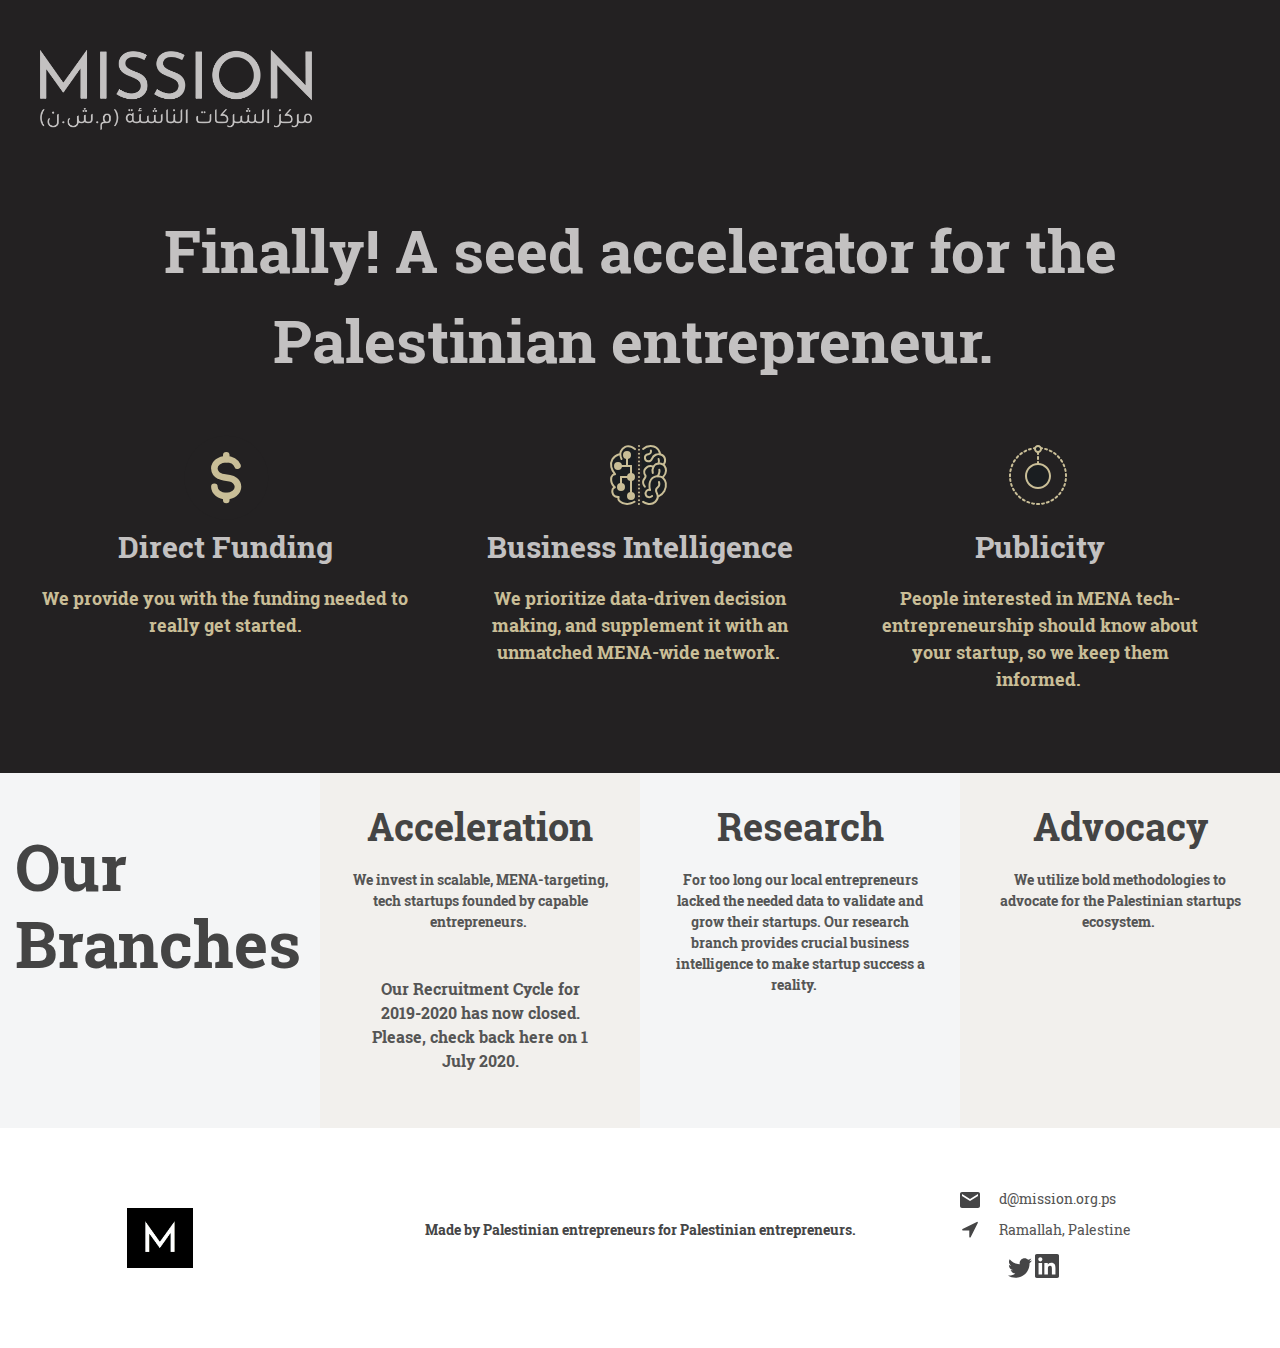
==== commit 1a25fac1: "update home html" ====
--- a/home.html
+++ b/home.html
@@ -4,30 +4,23 @@
 <head>
 	<meta charset="UTF-8">
 	<title>MISSION | مركز الشركات الناشئة</title>
-
 	<link rel="icon" href="images/Icon2.png" type="image/x-icon">
 	<meta name="keywords" content="" />
-	<meta name="description" content="Finally! A seed-accelerator for the Palestinian entrepreneur. 
-" />
+	<meta name="description" content="Finally! A seed-accelerator for the Palestinian entrepreneur." />
 	<meta name="viewport" content="width=device-width,initial-scale=1.0,viewport-fit=cover">
 	<link rel="stylesheet" href="css/home.css" />
-	<!--<link rel="stylesheet" href="css/fonts.css" />
-	<link rel="stylesheet" href="css/bootstrap.weber.css" />
-	<link rel="stylesheet" href="css/fx.css" />
-	<link rel="stylesheet" href="css/custom.css" />-->
-
 </head>
 
-<body class="dark-page">
+<body id="top">
 	<div id="wrap">
-		<header id="header-text" class="pt-lg-50 text-center dark pt-10 pb-10 pb-sm-30">
+		<header id="header-text" class="pt-lg-50 text-center dark pt-10 pb-sm-30 full-height">
 			<div class="container">
 				<div class="row">
-					<img src="images/OffwhitleLogo2.png" alt="MISSION"  class="mb-75 dark logo" srcset="">
+					<img src="images/OffwhitleLogo2.png" alt="MISSION" class="mb-75 dark logo" srcset="">
 				</div>
 				<div class="row">
-					<div class="col-12" style="">
-						<h2 class="mb-md-50 mb-10 dark" style=""><strong class="">Finally! A seed accelerator for the
+					<div class="col-12">
+						<h2 class="mb-md-50 mb-10 dark"><strong class="">Finally! A seed accelerator for the
 								Palestinian entrepreneur.&nbsp;</strong><br></h2>
 					</div>
 				</div>
@@ -35,235 +28,237 @@
 			<div class="bg-wrap">
 				<div class="bg"></div>
 			</div>
-		</header>
-		
-		<section id="benefits-3col-7" class="dark pt-10 text-center boxed pb-lg-30">
-			<div class="container">
-				<div class="row">
-					<div class="col-md-4 padding-left-0">
-						<div class="content-box mb-50" style=""><strong class="">
-
-								<?xml version="1.0" ?><svg height="84" width="84" class="icon" style="fill:#232122;"
-									data-name="Livello 1" id="Livello_1" viewBox="0 0 64 64"
-									xmlns="http://www.w3.org/2000/svg">
+			<section id="benefits-3col-7" class="dark pt-10 text-center pb-lg-30">
+				<div class="container">
+					<div class="row">
+						<div class="col-md-4 padding-left-0">
+							<div class="content-box mb-50"><strong class="">
+									<?xml version="1.0" ?><svg height="84" width="84" class="icon" style="fill:#232122;"
+										data-name="Livello 1" id="Livello_1" viewBox="0 0 64 64"
+										xmlns="http://www.w3.org/2000/svg">
+										<defs>
+											<style>
+												.cls-12 {
+													fill: none;
+													stroke: #c9be97;
+													stroke-linecap: round;
+													stroke-miterlimit: 10;
+													stroke-width: 5px;
+												}
+											</style>
+										</defs>
+										<title />
+										<path d="M1,34A32,32,0,1,0,33,2,32,32,0,0,0,1,34Z" />
+										<g id="Dollars">
+											<line class="cls-12" x1="32.97" x2="32.93" y1="17" y2="19.91" />
+											<line class="cls-12" x1="32.95" x2="32.97" y1="48.04" y2="51" />
+											<path class="cls-12"
+												d="M23.91,41c0,3.89,4,7,9,7h0c5,0,9-3.15,9-7a6.24,6.24,0,0,0-2.31-4.7,8.17,8.17,0,0,0-4-1.79L31,33.72a9.62,9.62,0,0,1-3.25-1,6.75,6.75,0,0,1-3.87-5.78c0-3.89,4-7,9-7,4.1,0,7.56,2.13,8.66,5" />
+										</g>
+									</svg>
+									<h3 class="mb-20"><strong class="">Direct Funding</strong></h3>
+									<p class="text-secondary" style="overflow: visible;">We provide you with the funding
+										needed to really get started.<br></p>
+								</strong></div>
+						</div>
+						<div class="col-md-4">
+							<div class="content-box mb-50">
+
+								<?xml version="1.0" ?><svg id="Science" xmlns="http://www.w3.org/2000/svg"
+									enable-background="new 0 0 64 64" height="64" viewBox="0 0 64 64" width="64"
+									class="mb-20 icon svg-secondary">
 									<defs>
 										<style>
-											.cls-12 {
-												fill: none;
-												stroke: #c9be97;
-												stroke-linecap: round;
-												stroke-miterlimit: 10;
-												stroke-width: 5px;											
+											.cls-1 {
+												fill: #1a1e21;
+											}
+
+											.cls-2 {
+												fill: #c9be97;
+											}
+
+											.cls-3 {
+												fill: #c9be97;
 											}
 										</style>
 									</defs>
 									<title />
-									<path d="M1,34A32,32,0,1,0,33,2,32,32,0,0,0,1,34Z" />
-									<g id="Dollars">
-										<line class="cls-12" x1="32.97" x2="32.93" y1="17" y2="19.91" />
-										<line class="cls-12" x1="32.95" x2="32.97" y1="48.04" y2="51" />
-										<path class="cls-12"
-											d="M23.91,41c0,3.89,4,7,9,7h0c5,0,9-3.15,9-7a6.24,6.24,0,0,0-2.31-4.7,8.17,8.17,0,0,0-4-1.79L31,33.72a9.62,9.62,0,0,1-3.25-1,6.75,6.75,0,0,1-3.87-5.78c0-3.89,4-7,9-7,4.1,0,7.56,2.13,8.66,5" />
-									</g>
-								</svg>
-								<h3 class="mb-20" style=""><strong class="">Direct Funding</strong></h3>
-								<p class="text-secondary" style="overflow: visible;">We provide you with the funding
-									needed to really get started.<br></p>
-							</strong></div>
-					</div>
-					<div class="col-md-4">
-						<div class="content-box mb-50" style="">
-
-							<?xml version="1.0" ?><svg id="Science" xmlns="http://www.w3.org/2000/svg"
-								enable-background="new 0 0 64 64" height="64" viewBox="0 0 64 64" width="64"
-								class="mb-20 icon svg-secondary">
-								<defs>
-									<style>
-										.cls-1 {
+									<path class="cls-1"
+										d="M55.3,33.27a6.7,6.7,0,0,0-.84-.68A10,10,0,0,0,58,25.68,7.63,7.63,0,0,0,56.47,21a6,6,0,0,0-1.92-1.63c2.5.12,2.69-3.66,2.46-5.07a6,6,0,0,0-4.68-5C51,3,46.8,1,42.76,1A11.7,11.7,0,0,0,34,5.39V55.75a15.32,15.32,0,0,0,5.89,3A8,8,0,0,0,47.22,57c2.11-2.11,2.76-3.8,2.67-5.5H50a11.81,11.81,0,0,0,7.35-7.84,12,12,0,0,0,.44-5.51A8.49,8.49,0,0,0,55.3,33.27Z" />
+									<path class="cls-1"
+										d="M28,5.33C25.87,3.13,21.74,0,17.2,1.87A8.32,8.32,0,0,0,12.4,9.09h0c-9.11,2.28-9.76,9.32-8.91,12.83A17.56,17.56,0,0,0,7,28.81l0,.41c-2.18,0-3.71,2.38-3.69,5A9.59,9.59,0,0,0,7,42.3c-1.6.39-2.65,2.43-2.58,3.85.12,2.31,1.3,6.06,6.27,6a3.35,3.35,0,0,0,.14,3,11.56,11.56,0,0,0,1,1.08c3.48,3.42,10.16,4,15.34.11.27-.2.55-.42.83-.66ZM10.22,45.4s.06,0,.1.06l0,0Z" />
+									<path class="cls-2"
+										d="M19.25,60a11.68,11.68,0,0,1-8.2-3.1A11.23,11.23,0,0,1,10,55.72a3.73,3.73,0,0,1-.6-2.65c-4.25-.46-6-3.74-6.12-6.86a5.32,5.32,0,0,1,1.85-4.09,10.79,10.79,0,0,1-3-8A6.48,6.48,0,0,1,4,29.45a4.44,4.44,0,0,1,1.38-.91,18,18,0,0,1-3.05-6.37A11.33,11.33,0,0,1,3.55,13.8a12.72,12.72,0,0,1,7.83-5.48A8.63,8.63,0,0,1,11.93,6,9.8,9.8,0,0,1,16.83.94C20.3-.47,24.13.38,27.62,3.32a1,1,0,0,1-1.29,1.53c-2-1.73-5.21-3.49-8.74-2.06a7.81,7.81,0,0,0-3.79,4A6.71,6.71,0,0,0,13.33,9a1.09,1.09,0,0,1,0,.14,10.54,10.54,0,0,0,1.09,4.47,1,1,0,0,1-1.82.84,13.52,13.52,0,0,1-1.21-4.1,10.55,10.55,0,0,0-6.13,4.43,9.28,9.28,0,0,0-1,6.85,16.53,16.53,0,0,0,3.37,6.5l.08.11.24.39a1,1,0,0,1,.16.46,1,1,0,0,1-.47.94,1,1,0,0,1-.62.14,2.25,2.25,0,0,0-1.65.66,4.52,4.52,0,0,0-1.22,3.28c0,.27-.28,4.74,3.33,7.31l.13.11h0l.1.11h0a1,1,0,0,1,.13.24h0a1,1,0,0,1,0,.13,1,1,0,0,1-.15.77L7.63,43a1,1,0,0,1-.39.26h0l-.11,0a3,3,0,0,0-1.85,2.83c.1,1.88.9,5,5.17,5h.19l.22,0,.14,0a1,1,0,0,1,.58,1.29,2.46,2.46,0,0,0,0,2,9.2,9.2,0,0,0,.87,1c2.8,2.72,8.54,3.82,13.64.48a1,1,0,0,1,1.09,1.67A14.58,14.58,0,0,1,19.25,60Z" />
+									<path class="cls-2"
+										d="M41.62,60a9.85,9.85,0,0,1-2.24-.25,17.08,17.08,0,0,1-4.81-2.05A1,1,0,0,1,35.63,56a15.06,15.06,0,0,0,4.23,1.8,7.34,7.34,0,0,0,6.5-1.52C49.8,52.87,49,51,47.44,47.36l0-.12c-1-3.29.39-4.54,1.49-5.55S50.71,40,50,37.24A1,1,0,1,1,52,36.76c1,3.92-.59,5.36-1.73,6.41-1,.88-1.54,1.41-.94,3.46a21.66,21.66,0,0,1,1.28,3.52,11.38,11.38,0,0,0,6.24-11.83A7.45,7.45,0,0,0,54.58,34a6.42,6.42,0,0,0-.67-.54l-.13-.09A7,7,0,0,0,52,32.54a7.69,7.69,0,0,0-3.18-.36,6.78,6.78,0,0,0-3.76,1.64,7.7,7.7,0,0,0-2.23,3.52,10.25,10.25,0,0,0-.38,4.08A11,11,0,0,0,43,44.61a1,1,0,0,1-1.17,1.27,2.49,2.49,0,0,0-2.59.65,3.12,3.12,0,0,0-.53,2.92,2.45,2.45,0,0,0,1.73,1.65,3.36,3.36,0,0,0,3-.85,1,1,0,1,1,1.35,1.48A5.33,5.33,0,0,1,40,53.05a4.42,4.42,0,0,1-3.14-2.91,5.12,5.12,0,0,1,.91-4.93,4.16,4.16,0,0,1,3-1.43,11.84,11.84,0,0,1-.24-2.26A12,12,0,0,1,41,36.75a9.67,9.67,0,0,1,2.82-4.43,8.7,8.7,0,0,1,4.77-2.12,9.79,9.79,0,0,1,4.1.44,9.18,9.18,0,0,1,1.64.71A8.77,8.77,0,0,0,57,25.64a6.48,6.48,0,0,0-1.33-4.06,5,5,0,0,0-1.54-1.33l-.17-.09a5.68,5.68,0,0,0-2.13-.55,7.49,7.49,0,0,0-1.14,0c-3,.31-3.84,1.76-4.33,2.62a1.11,1.11,0,0,1-.65.52,1,1,0,0,1-.8-.08,5,5,0,0,0-3.8-.32,6.62,6.62,0,0,0-1.77.81,5.07,5.07,0,0,0-1.79,2,4.09,4.09,0,0,0-.23,3A5.27,5.27,0,0,0,38,29.58a2.8,2.8,0,0,1,.52,2.21A5.06,5.06,0,0,1,37.43,34c-1.18,1.75-2.41,3.55.22,7a1,1,0,1,1-1.6,1.2c-3.49-4.63-1.48-7.6-.28-9.37a4.16,4.16,0,0,0,.72-1.32,1,1,0,0,1,.05-.28s0-.18-.26-.64a7.28,7.28,0,0,1-.89-2,6.11,6.11,0,0,1,.35-4.39,7.06,7.06,0,0,1,2.48-2.79,8.62,8.62,0,0,1,2.32-1.07,7.25,7.25,0,0,1,4.5.12,7,7,0,0,1,5.45-2.93,9.57,9.57,0,0,1,1.47,0,7.72,7.72,0,0,1,2.78.71.91.91,0,0,0,.64-.32A5.22,5.22,0,0,0,51,10.13a6.1,6.1,0,0,0-2.88.55,6.68,6.68,0,0,0-3.28,3.56A4.86,4.86,0,0,1,40,17.34,4.5,4.5,0,0,1,36,13.69a4.62,4.62,0,0,1,.67-3.61,4.77,4.77,0,0,1,3.55-1.9,2.2,2.2,0,0,0,1.47-.79,2.06,2.06,0,0,0,.21-1.67,1,1,0,0,1,2-.42,4,4,0,0,1-.54,3.26,4.21,4.21,0,0,1-2.87,1.61,2.88,2.88,0,0,0-2.15,1.07,2.65,2.65,0,0,0-.36,2,2.53,2.53,0,0,0,2.17,2.12A2.86,2.86,0,0,0,43,13.42a8.7,8.7,0,0,1,4.27-4.55,8.13,8.13,0,0,1,3.64-.74A8.31,8.31,0,0,0,42.52,2a10.32,10.32,0,0,0-6.77,2.67,1,1,0,1,1-1.31-1.51A12.26,12.26,0,0,1,42.51,0c5.37,0,9.19,3.09,10.57,8.51A7,7,0,0,1,58,14.09c.16.94.26,3.7-1.12,5.25a3.13,3.13,0,0,1-.28.28,7.13,7.13,0,0,1,.66.74A8.43,8.43,0,0,1,59,25.7a10.6,10.6,0,0,1-3.06,6.83h0A9.43,9.43,0,0,1,58.79,38a13.34,13.34,0,0,1-8,14.26c-.11,1.67-.93,3.42-3,5.47A8.75,8.75,0,0,1,41.62,60Z" />
+									<path class="cls-2"
+										d="M44.82,29a1,1,0,0,1-1-.78,9.93,9.93,0,0,1,.73-6.88,1,1,0,0,1,1.72,1,8,8,0,0,0-.5,5.43A1,1,0,0,1,45,29Z" />
+									<path class="cls-2"
+										d="M49.65,32.16A1,1,0,0,1,49,30.43c.62-.58,1.85-3.69,1.38-5.32a1,1,0,1,1,1.92-.55c.67,2.32-.74,6.21-1.93,7.33A1,1,0,0,1,49.65,32.16Z" />
+									<path class="cls-2"
+										d="M50.49,19.52A1,1,0,0,1,49.65,18a5.33,5.33,0,0,0,.07-3.55,1,1,0,0,1,1.74-1,6.91,6.91,0,0,1-.14,5.64A1,1,0,0,1,50.49,19.52Z" />
+									<path class="cls-2" d="M19,22a1,1,0,0,1-1-1V13a1,1,0,0,1,2,0v8A1,1,0,0,1,19,22Z" />
+									<path class="cls-2" d="M23,30a1,1,0,0,1-1-1V21a1,1,0,0,1,2,0v8A1,1,0,0,1,23,30Z" />
+									<path class="cls-2" d="M23,49a1,1,0,0,1-1-1V35a1,1,0,0,1,2,0V48A1,1,0,0,1,23,49Z" />
+									<path class="cls-2" d="M13,40a1,1,0,0,1-1-1V32a1,1,0,0,1,2,0v7A1,1,0,0,1,13,40Z" />
+									<path class="cls-2" d="M20,33H13a1,1,0,0,1,0-2h7a1,1,0,0,1,0,2Z" />
+									<path class="cls-2" d="M23,22H13a1,1,0,0,1,0-2H23a1,1,0,0,1,0,2Z" />
+									<circle class="cls-3" cx="19" cy="10" r="3" />
+									<path class="cls-2"
+										d="M19,14a4,4,0,1,1,4-4A4,4,0,0,1,19,14Zm0-6a2,2,0,1,0,2,2A2,2,0,0,0,19,8Z" />
+									<circle class="cls-3" cx="23" cy="32" r="3" />
+									<path class="cls-2"
+										d="M23,36a4,4,0,1,1,4-4A4,4,0,0,1,23,36Zm0-6a2,2,0,1,0,2,2A2,2,0,0,0,23,30Z" />
+									<circle class="cls-3" cx="23" cy="51" r="3" />
+									<path class="cls-2"
+										d="M23,55a4,4,0,1,1,4-4A4,4,0,0,1,23,55Zm0-6a2,2,0,1,0,2,2A2,2,0,0,0,23,49Z" />
+									<circle class="cls-3" cx="13" cy="42" r="3" />
+									<path class="cls-2"
+										d="M13,46a4,4,0,1,1,4-4A4,4,0,0,1,13,46Zm0-6a2,2,0,1,0,2,2A2,2,0,0,0,13,40Z" />
+									<circle class="cls-3" cx="10" cy="21" r="3" />
+									<path class="cls-2"
+										d="M10,25a4,4,0,1,1,4-4A4,4,0,0,1,10,25Zm0-6a2,2,0,1,0,2,2A2,2,0,0,0,10,19Z" />
+									<path class="cls-2"
+										d="M31,2A1,1,0,0,1,30.08.62a1,1,0,0,1,.21-.33,1,1,0,0,1,.33-.21,1,1,0,0,1,1.09.21,1.15,1.15,0,0,1,.21.33,1,1,0,0,1-.21,1.09,1.16,1.16,0,0,1-.33.21A1,1,0,0,1,31,2Z" />
+									<path class="cls-2"
+										d="M30,55.13a1,1,0,0,1,1-1h0a1,1,0,0,1,1,1h0a1,1,0,0,1-1,1h0A1,1,0,0,1,30,55.13Zm0-3.86a1,1,0,0,1,1-1h0a1,1,0,0,1,1,1h0a1,1,0,0,1-1,1h0A1,1,0,0,1,30,51.27Zm0-3.87a1,1,0,0,1,1-1h0a1,1,0,0,1,1,1h0a1,1,0,0,1-1,1h0A1,1,0,0,1,30,47.4Zm0-3.87a1,1,0,0,1,1-1h0a1,1,0,0,1,1,1h0a1,1,0,0,1-1,1h0A1,1,0,0,1,30,43.53Zm0-3.86a1,1,0,0,1,1-1h0a1,1,0,0,1,1,1h0a1,1,0,0,1-1,1h0A1,1,0,0,1,30,39.67Zm0-3.87a1,1,0,0,1,1-1h0a1,1,0,0,1,1,1h0a1,1,0,0,1-1,1h0A1,1,0,0,1,30,35.8Zm0-3.87a1,1,0,0,1,1-1h0a1,1,0,0,1,1,1h0a1,1,0,0,1-1,1h0A1,1,0,0,1,30,31.93Zm0-3.87a1,1,0,0,1,1-1h0a1,1,0,0,1,1,1h0a1,1,0,0,1-1,1h0A1,1,0,0,1,30,28.06Zm0-3.86a1,1,0,0,1,1-1h0a1,1,0,0,1,1,1h0a1,1,0,0,1-1,1h0A1,1,0,0,1,30,24.2Zm0-3.87a1,1,0,0,1,1-1h0a1,1,0,0,1,1,1h0a1,1,0,0,1-1,1h0A1,1,0,0,1,30,20.33Zm0-3.86a1,1,0,0,1,1-1h0a1,1,0,0,1,1,1h0a1,1,0,0,1-1,1h0A1,1,0,0,1,30,16.47Zm0-3.87a1,1,0,0,1,1-1h0a1,1,0,0,1,1,1h0a1,1,0,0,1-1,1h0A1,1,0,0,1,30,12.6Zm0-3.87a1,1,0,0,1,1-1h0a1,1,0,0,1,1,1h0a1,1,0,0,1-1,1h0A1,1,0,0,1,30,8.73Zm0-3.86a1,1,0,0,1,1-1h0a1,1,0,0,1,1,1h0a1,1,0,0,1-1,1h0A1,1,0,0,1,30,4.87Z" />
+									<path class="cls-2"
+										d="M31,60a.84.84,0,0,1-.38-.08,1,1,0,0,1-.33-.21A1,1,0,0,1,30,59a1,1,0,0,1,.08-.38.9.9,0,0,1,.54-.54,1,1,0,0,1,1.09.21,1.15,1.15,0,0,1,.21.33A1,1,0,0,1,31,60Z" />
+								</svg>
+								<h3 class="mb-20"><strong class="">Business Intelligence</strong></h3>
+								<p class="text-secondary"><strong class="">We prioritize data-driven decision
+										making, and supplement it with an unmatched MENA-wide
+										network.&nbsp;<br></strong>
+								</p>
+							</div>
+						</div>
+						<div class="col-md-4">
+							<div class="content-box mb-50">
+								<?xml version="1.0" ?>
+								<!DOCTYPE svg
+									PUBLIC '-//W3C//DTD SVG 1.1//EN' 'http://www.w3.org/Graphics/SVG/1.1/DTD/svg11.dtd'>
+								<svg class="mb-20 icon svg-secondary" height="64px" id="Layer_1"
+									style="enable-background:new 0 0 64 64;" version="1.1" viewBox="0 0 64 64"
+									width="64px" xml:space="preserve" xmlns="http://www.w3.org/2000/svg"
+									xmlns:xlink="http://www.w3.org/1999/xlink">
+									<style type="text/css">
+										.st0 {
+											fill: #c9be97;
+										}
+
+										.st1 {
+											fill: #A6ACB2;
+										}
+
+										.st2 {
 											fill: #1a1e21;
 										}
 
-										.cls-2 {
-											fill: #c9be97;
-										}
-
-										.cls-3 {
-											fill: #c9be97;
+										.st3 {
+											fill-rule: evenodd;
+											clip-rule: evenodd;
+											fill: #C2E4F8;
+										}
+
+										.st4 {
+											fill-rule: evenodd;
+											clip-rule: evenodd;
+											fill: #1a1e21;
+										}
+
+										.st5 {
+											fill: #FFFFFF;
+										}
+
+										.st6 {
+											fill: #DAE3E6;
+										}
+
+										.st7 {
+											fill: #FFCC00;
+										}
+
+										.st8 {
+											fill: #DAE3E6;
+											stroke: #0A94E3;
+											stroke-width: 2;
+											stroke-linecap: round;
+											stroke-linejoin: round;
+											stroke-miterlimit: 10;
+										}
+
+										.st9 {
+											fill: none;
+											stroke: #0A94E3;
+											stroke-width: 2;
+											stroke-linecap: round;
+											stroke-linejoin: round;
+											stroke-miterlimit: 10;
+										}
+
+										.st10 {
+											fill: #F1C40E;
 										}
 									</style>
-								</defs>
-								<title />
-								<path class="cls-1"
-									d="M55.3,33.27a6.7,6.7,0,0,0-.84-.68A10,10,0,0,0,58,25.68,7.63,7.63,0,0,0,56.47,21a6,6,0,0,0-1.92-1.63c2.5.12,2.69-3.66,2.46-5.07a6,6,0,0,0-4.68-5C51,3,46.8,1,42.76,1A11.7,11.7,0,0,0,34,5.39V55.75a15.32,15.32,0,0,0,5.89,3A8,8,0,0,0,47.22,57c2.11-2.11,2.76-3.8,2.67-5.5H50a11.81,11.81,0,0,0,7.35-7.84,12,12,0,0,0,.44-5.51A8.49,8.49,0,0,0,55.3,33.27Z" />
-								<path class="cls-1"
-									d="M28,5.33C25.87,3.13,21.74,0,17.2,1.87A8.32,8.32,0,0,0,12.4,9.09h0c-9.11,2.28-9.76,9.32-8.91,12.83A17.56,17.56,0,0,0,7,28.81l0,.41c-2.18,0-3.71,2.38-3.69,5A9.59,9.59,0,0,0,7,42.3c-1.6.39-2.65,2.43-2.58,3.85.12,2.31,1.3,6.06,6.27,6a3.35,3.35,0,0,0,.14,3,11.56,11.56,0,0,0,1,1.08c3.48,3.42,10.16,4,15.34.11.27-.2.55-.42.83-.66ZM10.22,45.4s.06,0,.1.06l0,0Z" />
-								<path class="cls-2"
-									d="M19.25,60a11.68,11.68,0,0,1-8.2-3.1A11.23,11.23,0,0,1,10,55.72a3.73,3.73,0,0,1-.6-2.65c-4.25-.46-6-3.74-6.12-6.86a5.32,5.32,0,0,1,1.85-4.09,10.79,10.79,0,0,1-3-8A6.48,6.48,0,0,1,4,29.45a4.44,4.44,0,0,1,1.38-.91,18,18,0,0,1-3.05-6.37A11.33,11.33,0,0,1,3.55,13.8a12.72,12.72,0,0,1,7.83-5.48A8.63,8.63,0,0,1,11.93,6,9.8,9.8,0,0,1,16.83.94C20.3-.47,24.13.38,27.62,3.32a1,1,0,0,1-1.29,1.53c-2-1.73-5.21-3.49-8.74-2.06a7.81,7.81,0,0,0-3.79,4A6.71,6.71,0,0,0,13.33,9a1.09,1.09,0,0,1,0,.14,10.54,10.54,0,0,0,1.09,4.47,1,1,0,0,1-1.82.84,13.52,13.52,0,0,1-1.21-4.1,10.55,10.55,0,0,0-6.13,4.43,9.28,9.28,0,0,0-1,6.85,16.53,16.53,0,0,0,3.37,6.5l.08.11.24.39a1,1,0,0,1,.16.46,1,1,0,0,1-.47.94,1,1,0,0,1-.62.14,2.25,2.25,0,0,0-1.65.66,4.52,4.52,0,0,0-1.22,3.28c0,.27-.28,4.74,3.33,7.31l.13.11h0l.1.11h0a1,1,0,0,1,.13.24h0a1,1,0,0,1,0,.13,1,1,0,0,1-.15.77L7.63,43a1,1,0,0,1-.39.26h0l-.11,0a3,3,0,0,0-1.85,2.83c.1,1.88.9,5,5.17,5h.19l.22,0,.14,0a1,1,0,0,1,.58,1.29,2.46,2.46,0,0,0,0,2,9.2,9.2,0,0,0,.87,1c2.8,2.72,8.54,3.82,13.64.48a1,1,0,0,1,1.09,1.67A14.58,14.58,0,0,1,19.25,60Z" />
-								<path class="cls-2"
-									d="M41.62,60a9.85,9.85,0,0,1-2.24-.25,17.08,17.08,0,0,1-4.81-2.05A1,1,0,0,1,35.63,56a15.06,15.06,0,0,0,4.23,1.8,7.34,7.34,0,0,0,6.5-1.52C49.8,52.87,49,51,47.44,47.36l0-.12c-1-3.29.39-4.54,1.49-5.55S50.71,40,50,37.24A1,1,0,1,1,52,36.76c1,3.92-.59,5.36-1.73,6.41-1,.88-1.54,1.41-.94,3.46a21.66,21.66,0,0,1,1.28,3.52,11.38,11.38,0,0,0,6.24-11.83A7.45,7.45,0,0,0,54.58,34a6.42,6.42,0,0,0-.67-.54l-.13-.09A7,7,0,0,0,52,32.54a7.69,7.69,0,0,0-3.18-.36,6.78,6.78,0,0,0-3.76,1.64,7.7,7.7,0,0,0-2.23,3.52,10.25,10.25,0,0,0-.38,4.08A11,11,0,0,0,43,44.61a1,1,0,0,1-1.17,1.27,2.49,2.49,0,0,0-2.59.65,3.12,3.12,0,0,0-.53,2.92,2.45,2.45,0,0,0,1.73,1.65,3.36,3.36,0,0,0,3-.85,1,1,0,1,1,1.35,1.48A5.33,5.33,0,0,1,40,53.05a4.42,4.42,0,0,1-3.14-2.91,5.12,5.12,0,0,1,.91-4.93,4.16,4.16,0,0,1,3-1.43,11.84,11.84,0,0,1-.24-2.26A12,12,0,0,1,41,36.75a9.67,9.67,0,0,1,2.82-4.43,8.7,8.7,0,0,1,4.77-2.12,9.79,9.79,0,0,1,4.1.44,9.18,9.18,0,0,1,1.64.71A8.77,8.77,0,0,0,57,25.64a6.48,6.48,0,0,0-1.33-4.06,5,5,0,0,0-1.54-1.33l-.17-.09a5.68,5.68,0,0,0-2.13-.55,7.49,7.49,0,0,0-1.14,0c-3,.31-3.84,1.76-4.33,2.62a1.11,1.11,0,0,1-.65.52,1,1,0,0,1-.8-.08,5,5,0,0,0-3.8-.32,6.62,6.62,0,0,0-1.77.81,5.07,5.07,0,0,0-1.79,2,4.09,4.09,0,0,0-.23,3A5.27,5.27,0,0,0,38,29.58a2.8,2.8,0,0,1,.52,2.21A5.06,5.06,0,0,1,37.43,34c-1.18,1.75-2.41,3.55.22,7a1,1,0,1,1-1.6,1.2c-3.49-4.63-1.48-7.6-.28-9.37a4.16,4.16,0,0,0,.72-1.32,1,1,0,0,1,.05-.28s0-.18-.26-.64a7.28,7.28,0,0,1-.89-2,6.11,6.11,0,0,1,.35-4.39,7.06,7.06,0,0,1,2.48-2.79,8.62,8.62,0,0,1,2.32-1.07,7.25,7.25,0,0,1,4.5.12,7,7,0,0,1,5.45-2.93,9.57,9.57,0,0,1,1.47,0,7.72,7.72,0,0,1,2.78.71.91.91,0,0,0,.64-.32A5.22,5.22,0,0,0,51,10.13a6.1,6.1,0,0,0-2.88.55,6.68,6.68,0,0,0-3.28,3.56A4.86,4.86,0,0,1,40,17.34,4.5,4.5,0,0,1,36,13.69a4.62,4.62,0,0,1,.67-3.61,4.77,4.77,0,0,1,3.55-1.9,2.2,2.2,0,0,0,1.47-.79,2.06,2.06,0,0,0,.21-1.67,1,1,0,0,1,2-.42,4,4,0,0,1-.54,3.26,4.21,4.21,0,0,1-2.87,1.61,2.88,2.88,0,0,0-2.15,1.07,2.65,2.65,0,0,0-.36,2,2.53,2.53,0,0,0,2.17,2.12A2.86,2.86,0,0,0,43,13.42a8.7,8.7,0,0,1,4.27-4.55,8.13,8.13,0,0,1,3.64-.74A8.31,8.31,0,0,0,42.52,2a10.32,10.32,0,0,0-6.77,2.67,1,1,0,1,1-1.31-1.51A12.26,12.26,0,0,1,42.51,0c5.37,0,9.19,3.09,10.57,8.51A7,7,0,0,1,58,14.09c.16.94.26,3.7-1.12,5.25a3.13,3.13,0,0,1-.28.28,7.13,7.13,0,0,1,.66.74A8.43,8.43,0,0,1,59,25.7a10.6,10.6,0,0,1-3.06,6.83h0A9.43,9.43,0,0,1,58.79,38a13.34,13.34,0,0,1-8,14.26c-.11,1.67-.93,3.42-3,5.47A8.75,8.75,0,0,1,41.62,60Z" />
-								<path class="cls-2"
-									d="M44.82,29a1,1,0,0,1-1-.78,9.93,9.93,0,0,1,.73-6.88,1,1,0,0,1,1.72,1,8,8,0,0,0-.5,5.43A1,1,0,0,1,45,29Z" />
-								<path class="cls-2"
-									d="M49.65,32.16A1,1,0,0,1,49,30.43c.62-.58,1.85-3.69,1.38-5.32a1,1,0,1,1,1.92-.55c.67,2.32-.74,6.21-1.93,7.33A1,1,0,0,1,49.65,32.16Z" />
-								<path class="cls-2"
-									d="M50.49,19.52A1,1,0,0,1,49.65,18a5.33,5.33,0,0,0,.07-3.55,1,1,0,0,1,1.74-1,6.91,6.91,0,0,1-.14,5.64A1,1,0,0,1,50.49,19.52Z" />
-								<path class="cls-2" d="M19,22a1,1,0,0,1-1-1V13a1,1,0,0,1,2,0v8A1,1,0,0,1,19,22Z" />
-								<path class="cls-2" d="M23,30a1,1,0,0,1-1-1V21a1,1,0,0,1,2,0v8A1,1,0,0,1,23,30Z" />
-								<path class="cls-2" d="M23,49a1,1,0,0,1-1-1V35a1,1,0,0,1,2,0V48A1,1,0,0,1,23,49Z" />
-								<path class="cls-2" d="M13,40a1,1,0,0,1-1-1V32a1,1,0,0,1,2,0v7A1,1,0,0,1,13,40Z" />
-								<path class="cls-2" d="M20,33H13a1,1,0,0,1,0-2h7a1,1,0,0,1,0,2Z" />
-								<path class="cls-2" d="M23,22H13a1,1,0,0,1,0-2H23a1,1,0,0,1,0,2Z" />
-								<circle class="cls-3" cx="19" cy="10" r="3" />
-								<path class="cls-2"
-									d="M19,14a4,4,0,1,1,4-4A4,4,0,0,1,19,14Zm0-6a2,2,0,1,0,2,2A2,2,0,0,0,19,8Z" />
-								<circle class="cls-3" cx="23" cy="32" r="3" />
-								<path class="cls-2"
-									d="M23,36a4,4,0,1,1,4-4A4,4,0,0,1,23,36Zm0-6a2,2,0,1,0,2,2A2,2,0,0,0,23,30Z" />
-								<circle class="cls-3" cx="23" cy="51" r="3" />
-								<path class="cls-2"
-									d="M23,55a4,4,0,1,1,4-4A4,4,0,0,1,23,55Zm0-6a2,2,0,1,0,2,2A2,2,0,0,0,23,49Z" />
-								<circle class="cls-3" cx="13" cy="42" r="3" />
-								<path class="cls-2"
-									d="M13,46a4,4,0,1,1,4-4A4,4,0,0,1,13,46Zm0-6a2,2,0,1,0,2,2A2,2,0,0,0,13,40Z" />
-								<circle class="cls-3" cx="10" cy="21" r="3" />
-								<path class="cls-2"
-									d="M10,25a4,4,0,1,1,4-4A4,4,0,0,1,10,25Zm0-6a2,2,0,1,0,2,2A2,2,0,0,0,10,19Z" />
-								<path class="cls-2"
-									d="M31,2A1,1,0,0,1,30.08.62a1,1,0,0,1,.21-.33,1,1,0,0,1,.33-.21,1,1,0,0,1,1.09.21,1.15,1.15,0,0,1,.21.33,1,1,0,0,1-.21,1.09,1.16,1.16,0,0,1-.33.21A1,1,0,0,1,31,2Z" />
-								<path class="cls-2"
-									d="M30,55.13a1,1,0,0,1,1-1h0a1,1,0,0,1,1,1h0a1,1,0,0,1-1,1h0A1,1,0,0,1,30,55.13Zm0-3.86a1,1,0,0,1,1-1h0a1,1,0,0,1,1,1h0a1,1,0,0,1-1,1h0A1,1,0,0,1,30,51.27Zm0-3.87a1,1,0,0,1,1-1h0a1,1,0,0,1,1,1h0a1,1,0,0,1-1,1h0A1,1,0,0,1,30,47.4Zm0-3.87a1,1,0,0,1,1-1h0a1,1,0,0,1,1,1h0a1,1,0,0,1-1,1h0A1,1,0,0,1,30,43.53Zm0-3.86a1,1,0,0,1,1-1h0a1,1,0,0,1,1,1h0a1,1,0,0,1-1,1h0A1,1,0,0,1,30,39.67Zm0-3.87a1,1,0,0,1,1-1h0a1,1,0,0,1,1,1h0a1,1,0,0,1-1,1h0A1,1,0,0,1,30,35.8Zm0-3.87a1,1,0,0,1,1-1h0a1,1,0,0,1,1,1h0a1,1,0,0,1-1,1h0A1,1,0,0,1,30,31.93Zm0-3.87a1,1,0,0,1,1-1h0a1,1,0,0,1,1,1h0a1,1,0,0,1-1,1h0A1,1,0,0,1,30,28.06Zm0-3.86a1,1,0,0,1,1-1h0a1,1,0,0,1,1,1h0a1,1,0,0,1-1,1h0A1,1,0,0,1,30,24.2Zm0-3.87a1,1,0,0,1,1-1h0a1,1,0,0,1,1,1h0a1,1,0,0,1-1,1h0A1,1,0,0,1,30,20.33Zm0-3.86a1,1,0,0,1,1-1h0a1,1,0,0,1,1,1h0a1,1,0,0,1-1,1h0A1,1,0,0,1,30,16.47Zm0-3.87a1,1,0,0,1,1-1h0a1,1,0,0,1,1,1h0a1,1,0,0,1-1,1h0A1,1,0,0,1,30,12.6Zm0-3.87a1,1,0,0,1,1-1h0a1,1,0,0,1,1,1h0a1,1,0,0,1-1,1h0A1,1,0,0,1,30,8.73Zm0-3.86a1,1,0,0,1,1-1h0a1,1,0,0,1,1,1h0a1,1,0,0,1-1,1h0A1,1,0,0,1,30,4.87Z" />
-								<path class="cls-2"
-									d="M31,60a.84.84,0,0,1-.38-.08,1,1,0,0,1-.33-.21A1,1,0,0,1,30,59a1,1,0,0,1,.08-.38.9.9,0,0,1,.54-.54,1,1,0,0,1,1.09.21,1.15,1.15,0,0,1,.21.33A1,1,0,0,1,31,60Z" />
-							</svg>
-							<h3 style="" class="mb-20"><strong class="">Business Intelligence</strong></h3>
-							<p class="text-secondary" style=""><strong class="">We prioritize data-driven decision
-									making, and supplement it with an unmatched MENA-wide network.&nbsp;<br></strong>
-							</p>
-						</div>
-					</div>
-					<div class="col-md-4">
-						<div class="content-box mb-50" style="">
-							<?xml version="1.0" ?>
-							<!DOCTYPE svg
-								PUBLIC '-//W3C//DTD SVG 1.1//EN' 'http://www.w3.org/Graphics/SVG/1.1/DTD/svg11.dtd'><svg
-								class="mb-20 icon svg-secondary" height="64px" id="Layer_1"
-								style="enable-background:new 0 0 64 64;" version="1.1" viewBox="0 0 64 64" width="64px"
-								xml:space="preserve" xmlns="http://www.w3.org/2000/svg"
-								xmlns:xlink="http://www.w3.org/1999/xlink">
-								<style type="text/css">
-									.st0 {
-										fill: #c9be97;
-									}
-
-									.st1 {
-										fill: #A6ACB2;
-									}
-
-									.st2 {
-										fill: #1a1e21;
-									}
-
-									.st3 {
-										fill-rule: evenodd;
-										clip-rule: evenodd;
-										fill: #C2E4F8;
-									}
-
-									.st4 {
-										fill-rule: evenodd;
-										clip-rule: evenodd;
-										fill: #1a1e21;
-									}
-
-									.st5 {
-										fill: #FFFFFF;
-									}
-
-									.st6 {
-										fill: #DAE3E6;
-									}
-
-									.st7 {
-										fill: #FFCC00;
-									}
-
-									.st8 {
-										fill: #DAE3E6;
-										stroke: #0A94E3;
-										stroke-width: 2;
-										stroke-linecap: round;
-										stroke-linejoin: round;
-										stroke-miterlimit: 10;
-									}
-
-									.st9 {
-										fill: none;
-										stroke: #0A94E3;
-										stroke-width: 2;
-										stroke-linecap: round;
-										stroke-linejoin: round;
-										stroke-miterlimit: 10;
-									}
-
-									.st10 {
-										fill: #F1C40E;
-									}
-								</style>
-								<path class="st0"
-									d="M34.1015625,4.2919922c-0.0478516,0-0.0966797-0.003418-0.1455078-0.0102539  c-0.3164062-0.0463867-0.6347656-0.0874023-0.9550781-0.1225586c-0.5488281-0.0610352-0.9443359-0.5551758-0.8837891-1.1040039  c0.0605469-0.5483398,0.5419922-0.9375,1.1044922-0.8842773c0.3417969,0.0380859,0.6835938,0.0820312,1.0234375,0.1313477  c0.5458984,0.0800781,0.9248047,0.5874023,0.8447266,1.1342773C35.0175781,3.934082,34.5898438,4.2919922,34.1015625,4.2919922z" />
-								<path class="st0"
-									d="M30.0009766,59.9941406c-0.328125,0-0.6542969-0.0053711-0.9794922-0.0161133  c-0.5527344-0.0180664-0.9853516-0.4799805-0.9667969-1.0322266c0.0175781-0.5522461,0.5244141-0.9726562,1.03125-0.9667969  C29.7265625,58,30.3740234,57.9985352,31.0126953,57.9750977c0.5087891-0.0214844,1.015625,0.4106445,1.0351562,0.9628906  c0.0205078,0.5522461-0.4101562,1.015625-0.9628906,1.0361328C30.7255859,59.9873047,30.3642578,59.9936523,30.0009766,59.9941406z   M26.0742188,59.7211914c-0.0458984,0-0.0927734-0.0029297-0.1396484-0.0097656  c-0.6777344-0.0947266-1.3623047-0.2158203-2.0341797-0.359375c-0.5400391-0.1157227-0.8847656-0.6469727-0.7685547-1.1870117  c0.1142578-0.5405273,0.6474609-0.8857422,1.1865234-0.769043c0.6259766,0.1337891,1.2626953,0.246582,1.8935547,0.3349609  c0.546875,0.0766602,0.9287109,0.5820312,0.8515625,1.1289062C26.9931641,59.3598633,26.5654297,59.7211914,26.0742188,59.7211914z   M34.0263672,59.706543c-0.4892578,0-0.9169922-0.359375-0.9892578-0.8574219  c-0.078125-0.546875,0.3007812-1.0537109,0.8476562-1.1323242c0.6289062-0.090332,1.265625-0.2055664,1.8925781-0.3417969  c0.5429688-0.1181641,1.0722656,0.2246094,1.1904297,0.7646484c0.1171875,0.5395508-0.2255859,1.0722656-0.7646484,1.1894531  c-0.6738281,0.1464844-1.3574219,0.2700195-2.0332031,0.3671875C34.1210938,59.703125,34.0732422,59.706543,34.0263672,59.706543z   M21.2216797,58.590332c-0.1035156,0-0.2089844-0.0166016-0.3134766-0.0507812  c-0.65625-0.2163086-1.3085938-0.4584961-1.9404297-0.7192383c-0.5107422-0.2104492-0.7539062-0.7949219-0.5439453-1.3056641  c0.2109375-0.5107422,0.7998047-0.7543945,1.3056641-0.5429688c0.5878906,0.2421875,1.1953125,0.4672852,1.8056641,0.668457  c0.5244141,0.1733398,0.8095703,0.7387695,0.6357422,1.2631836C22.0322266,58.3237305,21.6416016,58.590332,21.2216797,58.590332z   M38.8740234,58.5585938c-0.4189453,0-0.8085938-0.2651367-0.9482422-0.6835938  c-0.1748047-0.5239258,0.1074219-1.090332,0.6318359-1.2651367c0.6044922-0.2026367,1.2099609-0.4291992,1.7988281-0.6733398  c0.5126953-0.2114258,1.0957031,0.0297852,1.3076172,0.5395508c0.2119141,0.5102539-0.0302734,1.0952148-0.5400391,1.3071289  c-0.6328125,0.2626953-1.2832031,0.5058594-1.9335938,0.7231445C39.0859375,58.5415039,38.9785156,58.5585938,38.8740234,58.5585938  z M16.6455078,56.6103516c-0.1611328,0-0.3251953-0.0390625-0.4765625-0.1210938  c-0.6025391-0.3276367-1.2021484-0.6816406-1.7802734-1.0522461c-0.4658203-0.2978516-0.6005859-0.9165039-0.3027344-1.3818359  c0.296875-0.465332,0.9150391-0.6010742,1.3808594-0.3027344c0.5390625,0.3452148,1.0957031,0.6743164,1.6572266,0.9790039  c0.4853516,0.2636719,0.6650391,0.8710938,0.4013672,1.3564453C17.34375,56.4213867,17,56.6103516,16.6455078,56.6103516z   M43.4365234,56.5654297c-0.3535156,0-0.6962891-0.1875-0.8779297-0.5195312  c-0.265625-0.484375-0.0878906-1.0922852,0.3964844-1.3574219c0.5585938-0.3056641,1.1142578-0.6367188,1.6523438-0.9833984  c0.4648438-0.3007812,1.0820312-0.1660156,1.3828125,0.2988281c0.2988281,0.4638672,0.1650391,1.0830078-0.2988281,1.3818359  c-0.578125,0.3730469-1.1757812,0.7285156-1.7753906,1.0566406C43.7636719,56.5258789,43.5986328,56.5654297,43.4365234,56.5654297z   M12.4951172,53.8496094c-0.21875,0-0.4404297-0.0717773-0.625-0.2197266  c-0.5351562-0.4291992-1.0615234-0.8833008-1.5644531-1.3496094c-0.4052734-0.3754883-0.4287109-1.0083008-0.0537109-1.4130859  c0.3759766-0.4067383,1.0078125-0.4291992,1.4130859-0.0537109c0.4677734,0.4335938,0.9580078,0.8564453,1.4570312,1.2558594  c0.4306641,0.3457031,0.5,0.9750977,0.1542969,1.4057617C13.0791016,53.7216797,12.7880859,53.8496094,12.4951172,53.8496094z   M47.5751953,53.793457c-0.2919922,0-0.5810547-0.1269531-0.7792969-0.371582  c-0.3466797-0.4296875-0.2792969-1.0595703,0.1503906-1.40625c0.4990234-0.4033203,0.9882812-0.8276367,1.453125-1.2607422  c0.4023438-0.3769531,1.0380859-0.3549805,1.4130859,0.0498047c0.3769531,0.4038086,0.3544922,1.0366211-0.0498047,1.4130859  c-0.5,0.4658203-1.0244141,0.9208984-1.5605469,1.3535156C48.0175781,53.7207031,47.7958984,53.793457,47.5751953,53.793457z   M8.9003906,50.4013672c-0.2783203,0-0.5556641-0.1157227-0.7529297-0.3417969  c-0.4550781-0.5205078-0.8935547-1.0605469-1.3037109-1.6040039c-0.3320312-0.4414062-0.2441406-1.0683594,0.1972656-1.4008789  s1.0673828-0.2431641,1.4003906,0.1967773c0.3808594,0.5053711,0.7880859,1.0073242,1.2119141,1.4916992  c0.3632812,0.4160156,0.3212891,1.0478516-0.0947266,1.4111328C9.3691406,50.3198242,9.1347656,50.4013672,8.9003906,50.4013672z   M51.1582031,50.3334961c-0.2333984,0-0.4667969-0.0805664-0.65625-0.2451172  c-0.4169922-0.3623047-0.4609375-0.9936523-0.0986328-1.4106445c0.4169922-0.4799805,0.8232422-0.9838867,1.2089844-1.4975586  c0.3310547-0.4414062,0.9589844-0.53125,1.3994141-0.2001953c0.4423828,0.331543,0.5322266,0.9584961,0.2001953,1.4003906  c-0.4130859,0.5512695-0.8505859,1.0927734-1.2988281,1.6088867C51.7158203,50.2167969,51.4375,50.3334961,51.1582031,50.3334961z   M5.9697266,46.3730469c-0.3398438,0-0.6708984-0.1733398-0.8583984-0.4858398  c-0.3505859-0.5844727-0.6865234-1.1923828-0.9980469-1.8066406c-0.25-0.4921875-0.0537109-1.0942383,0.4384766-1.3442383  c0.4931641-0.2504883,1.09375-0.0537109,1.3447266,0.4389648C6.1875,43.7480469,6.5,44.3144531,6.8261719,44.8588867  c0.2841797,0.4741211,0.1298828,1.0878906-0.34375,1.3720703C6.3212891,46.3271484,6.1445312,46.3730469,5.9697266,46.3730469z   M54.0761719,46.2944336c-0.1738281,0-0.3496094-0.0449219-0.5097656-0.1401367  c-0.4746094-0.2817383-0.6308594-0.8955078-0.3496094-1.3701172c0.3291016-0.5537109,0.640625-1.1220703,0.9257812-1.6899414  c0.2480469-0.4926758,0.8466797-0.6928711,1.3427734-0.4443359c0.4931641,0.2480469,0.6923828,0.8496094,0.4443359,1.3427734  c-0.3066406,0.6088867-0.640625,1.21875-0.9921875,1.8120117C54.75,46.1196289,54.4179688,46.2944336,54.0761719,46.2944336z   M3.7998047,41.890625c-0.4033203,0-0.7841797-0.246582-0.9355469-0.6469727  c-0.2421875-0.6425781-0.4648438-1.3012695-0.6601562-1.9584961c-0.1582031-0.5292969,0.1435547-1.0859375,0.6728516-1.2436523  c0.5322266-0.1577148,1.0859375,0.1450195,1.2431641,0.6733398c0.1826172,0.6108398,0.3896484,1.2241211,0.6152344,1.8217773  c0.1953125,0.5166016-0.0654297,1.09375-0.5820312,1.2890625C4.0371094,41.8696289,3.9169922,41.890625,3.7998047,41.890625z   M56.234375,41.8012695c-0.1162109,0-0.234375-0.0205078-0.3496094-0.0634766  c-0.5175781-0.1928711-0.7802734-0.769043-0.5869141-1.2866211c0.2246094-0.6030273,0.4296875-1.2172852,0.6083984-1.824707  c0.1552734-0.5288086,0.7119141-0.8330078,1.2412109-0.6772461c0.5302734,0.15625,0.8330078,0.7119141,0.6767578,1.2416992  c-0.1914062,0.652832-0.4111328,1.3120117-0.6533203,1.9594727C57.0214844,41.5527344,56.6396484,41.8012695,56.234375,41.8012695z   M2.4609375,37.0913086c-0.4736328,0-0.8945312-0.3374023-0.9824219-0.8198242  c-0.1230469-0.6694336-0.2236328-1.3564453-0.3007812-2.0424805c-0.0605469-0.5488281,0.3339844-1.043457,0.8828125-1.1044922  c0.5566406-0.0605469,1.0439453,0.3339844,1.1054688,0.8828125c0.0712891,0.6396484,0.1650391,1.2802734,0.2792969,1.9038086  c0.0996094,0.543457-0.2597656,1.0644531-0.8027344,1.1635742C2.5810547,37.0859375,2.5205078,37.0913086,2.4609375,37.0913086z   M57.5546875,36.9970703c-0.0595703,0-0.1191406-0.0048828-0.1796875-0.0161133  c-0.5429688-0.0986328-0.9042969-0.6191406-0.8056641-1.1625977c0.1132812-0.6235352,0.2060547-1.2631836,0.2744141-1.9018555  c0.0585938-0.5493164,0.5458984-0.953125,1.1005859-0.8876953c0.5488281,0.0585938,0.9462891,0.5512695,0.8876953,1.1005859  c-0.0732422,0.6870117-0.1728516,1.3754883-0.2939453,2.0463867C58.4501953,36.6586914,58.0292969,36.9970703,57.5546875,36.9970703  z M2.0009766,32.1313477c-0.5527344,0-1-0.4477539-1-1L1,31.015625c0-0.6674805,0.0214844-1.3081055,0.0625-1.9433594  c0.0361328-0.5512695,0.4990234-0.965332,1.0634766-0.9331055c0.5507812,0.0361328,0.96875,0.512207,0.9326172,1.0629883  C3.0195312,29.7944336,3,30.3920898,3,30.9941406l0.0009766,0.137207  C3.0009766,31.6835938,2.5537109,32.1313477,2.0009766,32.1313477z M58,32.0151367c-0.5527344,0-1-0.4267578-1-0.9790039  c0-0.6748047-0.0214844-1.3032227-0.0644531-1.9257812c-0.0371094-0.5507812,0.3789062-1.027832,0.9296875-1.0654297  c0.5732422-0.03125,1.0292969,0.3793945,1.0664062,0.9296875C58.9765625,29.6435547,59,30.3232422,59,30.9941406  C59,31.5463867,58.5527344,32.0151367,58,32.0151367z M2.4150391,27.1669922c-0.0566406,0-0.1142578-0.0048828-0.171875-0.0146484  c-0.5439453-0.0942383-0.9091797-0.6123047-0.8144531-1.15625c0.1171875-0.6762695,0.2607422-1.3569336,0.4267578-2.0229492  C1.9902344,23.4375,2.53125,23.1083984,3.0683594,23.2451172c0.5361328,0.1337891,0.8613281,0.6762695,0.7285156,1.2124023  c-0.1552734,0.6191406-0.2880859,1.2519531-0.3974609,1.8803711C3.3154297,26.8242188,2.8925781,27.1669922,2.4150391,27.1669922z   M57.5673828,27.0722656c-0.4765625,0-0.8984375-0.3408203-0.9833984-0.8261719  c-0.1113281-0.6279297-0.2470703-1.2602539-0.4033203-1.8789062c-0.1347656-0.5356445,0.1894531-1.0795898,0.7246094-1.2148438  c0.5361328-0.1318359,1.0800781,0.1894531,1.2148438,0.7246094c0.1679688,0.6655273,0.3134766,1.3457031,0.4326172,2.0214844  c0.0966797,0.5439453-0.2666016,1.0625-0.8105469,1.1586914C57.6835938,27.0673828,57.625,27.0722656,57.5673828,27.0722656z   M3.7050781,22.3535156c-0.1142578,0-0.2304688-0.0200195-0.34375-0.0615234  c-0.5185547-0.1899414-0.7851562-0.7641602-0.5957031-1.2827148C3,20.3696289,3.2626953,19.7250977,3.546875,19.0942383  c0.2265625-0.5024414,0.8193359-0.7270508,1.3222656-0.5009766c0.5039062,0.2265625,0.7285156,0.8188477,0.5019531,1.3222656  c-0.2646484,0.5874023-0.5087891,1.1865234-0.7265625,1.78125C4.4960938,22.1020508,4.1123047,22.3535156,3.7050781,22.3535156z   M56.2626953,22.2651367c-0.40625,0-0.7880859-0.25-0.9375-0.6533203c-0.2197266-0.5932617-0.4658203-1.1914062-0.7324219-1.7768555  c-0.2285156-0.5029297-0.0068359-1.0957031,0.4960938-1.3242188c0.5078125-0.2299805,1.0966797-0.0053711,1.3242188,0.4960938  c0.2861328,0.6298828,0.5517578,1.2724609,0.7871094,1.9106445c0.1923828,0.5180664-0.0722656,1.0932617-0.5908203,1.2851562  C56.4951172,22.2446289,56.3779297,22.2651367,56.2626953,22.2651367z M5.8310547,17.8457031  c-0.171875,0-0.3457031-0.0439453-0.5048828-0.137207c-0.4765625-0.2792969-0.6357422-0.8920898-0.3564453-1.3686523  c0.3427734-0.5854492,0.7158203-1.1723633,1.1074219-1.7441406c0.3125-0.4555664,0.9345703-0.5727539,1.390625-0.2592773  c0.4560547,0.3125,0.5712891,0.9345703,0.2597656,1.3901367c-0.3662109,0.5332031-0.7128906,1.0795898-1.0332031,1.625  C6.5087891,17.6689453,6.1748047,17.8457031,5.8310547,17.8457031z M54.1220703,17.7685547  c-0.3417969,0-0.6748047-0.175293-0.8623047-0.4912109c-0.3271484-0.5532227-0.6757812-1.0986328-1.0361328-1.6201172  c-0.3144531-0.4541016-0.2011719-1.0771484,0.2529297-1.3911133c0.4541016-0.3149414,1.0771484-0.2016602,1.3916016,0.253418  c0.3876953,0.5605469,0.7626953,1.1459961,1.1132812,1.7402344c0.28125,0.4750977,0.1240234,1.0883789-0.3515625,1.3696289  C54.4707031,17.7236328,54.2949219,17.7685547,54.1220703,17.7685547z M8.7255859,13.7885742  c-0.2304688,0-0.4619141-0.0791016-0.6503906-0.2402344c-0.4199219-0.359375-0.46875-0.9907227-0.109375-1.4101562  c0.4482422-0.5234375,0.9189453-1.0351562,1.3994141-1.5209961c0.3876953-0.3925781,1.0205078-0.3964844,1.4140625-0.0078125  c0.3925781,0.3881836,0.3964844,1.0214844,0.0078125,1.4140625c-0.4462891,0.4516602-0.8847656,0.9282227-1.3017578,1.4155273  C9.2871094,13.6699219,9.0068359,13.7885742,8.7255859,13.7885742z M51.2167969,13.722168  c-0.2802734,0-0.5595703-0.1176758-0.7578125-0.347168c-0.4160156-0.4829102-0.8554688-0.9580078-1.3066406-1.4121094  c-0.3896484-0.3920898-0.3876953-1.0249023,0.0039062-1.4145508c0.3916016-0.3901367,1.0244141-0.3867188,1.4140625,0.0043945  c0.4853516,0.487793,0.9570312,0.9980469,1.4042969,1.5166016c0.3603516,0.418457,0.3134766,1.0498047-0.1054688,1.4106445  C51.6806641,13.6425781,51.4482422,13.722168,51.2167969,13.722168z M12.2910156,10.3056641  c-0.2900391,0-0.578125-0.1254883-0.7753906-0.3671875c-0.3496094-0.4277344-0.2861328-1.0581055,0.1416016-1.4072266  c0.5371094-0.4384766,1.0908203-0.859375,1.6455078-1.25c0.453125-0.3183594,1.0761719-0.2104492,1.3935547,0.2416992  c0.3183594,0.4511719,0.2099609,1.0751953-0.2412109,1.3930664c-0.5166016,0.3637695-1.0322266,0.7553711-1.5322266,1.1640625  C12.7373047,10.2319336,12.5126953,10.3056641,12.2910156,10.3056641z M47.6425781,10.25  c-0.2207031,0-0.4443359-0.0732422-0.6289062-0.2236328c-0.4990234-0.4047852-1.015625-0.7949219-1.5361328-1.159668  c-0.453125-0.3164062-0.5625-0.9399414-0.2460938-1.3925781c0.3164062-0.4521484,0.9423828-0.5620117,1.3925781-0.2456055  c0.5595703,0.3916016,1.1142578,0.8105469,1.6494141,1.2451172c0.4287109,0.3481445,0.4941406,0.9775391,0.1464844,1.4067383  C48.2226562,10.1235352,47.9335938,10.25,47.6425781,10.25z M16.4111328,7.5068359  c-0.3515625,0-0.6923828-0.1855469-0.875-0.5141602c-0.2685547-0.4829102-0.0947266-1.0917969,0.3886719-1.3598633  c0.5957031-0.331543,1.2148438-0.6469727,1.8388672-0.9384766c0.5-0.2348633,1.0957031-0.0170898,1.3291016,0.4833984  s0.0175781,1.0952148-0.4833984,1.3291016c-0.5820312,0.2714844-1.1582031,0.5654297-1.7138672,0.8740234  C16.7421875,7.4663086,16.5751953,7.5068359,16.4111328,7.5068359z M43.5107422,7.4633789  c-0.1630859,0-0.3291016-0.0400391-0.4824219-0.1245117c-0.5595703-0.309082-1.1367188-0.6015625-1.7167969-0.8691406  c-0.5009766-0.2314453-0.7197266-0.8256836-0.4882812-1.3271484c0.2314453-0.5,0.8212891-0.7211914,1.328125-0.4882812  c0.6220703,0.2875977,1.2421875,0.6015625,1.84375,0.9335938c0.4833984,0.2670898,0.6591797,0.8754883,0.3916016,1.3588867  C44.2050781,7.2768555,43.8632812,7.4633789,43.5107422,7.4633789z M20.9599609,5.4858398  c-0.4160156,0-0.8046875-0.2617188-0.9462891-0.6777344c-0.1787109-0.5224609,0.1005859-1.0908203,0.6230469-1.269043  c0.6552734-0.2236328,1.3212891-0.4243164,1.9804688-0.5961914c0.5332031-0.1396484,1.0800781,0.1796875,1.2207031,0.7143555  c0.1396484,0.534668-0.1806641,1.0805664-0.7148438,1.2202148c-0.6123047,0.1601562-1.2314453,0.3466797-1.8398438,0.5541992  C21.1757812,5.4682617,21.0673828,5.4858398,20.9599609,5.4858398z M38.9492188,5.4550781  c-0.1054688,0-0.2138672-0.0170898-0.3193359-0.0532227c-0.6044922-0.2036133-1.2246094-0.3881836-1.84375-0.5483398  c-0.5351562-0.1386719-0.8564453-0.684082-0.7177734-1.21875c0.1376953-0.5351562,0.6835938-0.8564453,1.2177734-0.7177734  c0.6660156,0.1723633,1.3330078,0.3706055,1.9824219,0.590332c0.5234375,0.1762695,0.8046875,0.7436523,0.6279297,1.2670898  C39.7558594,5.1914062,39.3662109,5.4550781,38.9492188,5.4550781z" />
-								<path class="st0"
-									d="M25.8984375,4.2919922c-0.4882812,0-0.9160156-0.3579102-0.9882812-0.8554688  c-0.0800781-0.546875,0.2988281-1.0541992,0.8447266-1.1342773c0.3398438-0.0493164,0.6816406-0.0932617,1.0234375-0.1313477  c0.5683594-0.0551758,1.0439453,0.3359375,1.1044922,0.8842773c0.0605469,0.5488281-0.3349609,1.0429688-0.8837891,1.1040039  c-0.3203125,0.0351562-0.6386719,0.0761719-0.9550781,0.1225586C25.9951172,4.2885742,25.9462891,4.2919922,25.8984375,4.2919922z" />
-								<circle class="st4" cx="30" cy="31.0000496" r="12" />
-								<path class="st0"
-									d="M30,44c-7.1679688,0-13-5.831543-13-13s5.8320312-13,13-13s13,5.831543,13,13S37.1679688,44,30,44z M30,20  c-6.0654297,0-11,4.9345703-11,11s4.9345703,11,11,11s11-4.9345703,11-11S36.0654297,20,30,20z" />
-								<path class="st0"
-									d="M30,20c-0.5527344,0-1-0.4477539-1-1v-2c0-0.5522461,0.4472656-1,1-1s1,0.4477539,1,1v2  C31,19.5522461,30.5527344,20,30,20z M30,15c-0.5527344,0-1-0.4477539-1-1v-2c0-0.5522461,0.4472656-1,1-1s1,0.4477539,1,1v2  C31,14.5522461,30.5527344,15,30,15z M30,10c-0.5527344,0-1-0.4477539-1-1V7c0-0.5522461,0.4472656-1,1-1s1,0.4477539,1,1v2  C31,9.5522461,30.5527344,10,30,10z" />
-								<circle class="st2" cx="30" cy="4.0000501" r="3" />
-								<path class="st0"
-									d="M30,8c-2.2060547,0-4-1.7944336-4-4s1.7939453-4,4-4s4,1.7944336,4,4S32.2060547,8,30,8z M30,2  c-1.1025391,0-2,0.8969727-2,2s0.8974609,2,2,2s2-0.8969727,2-2S31.1025391,2,30,2z" />
-							</svg>
-							<h3 style="" class="mb-20"><strong class="">Publicity</strong></h3>
-							<p class="text-secondary" style=""><strong>People interested in MENA tech-entrepreneurship
-									should know about your startup, so we keep them informed.&nbsp;</strong><br></p>
-						</div>
-					</div>
-				</div>
-			</div>
-			<div class="bg-wrap">
-				<div class="bg"></div>
-			</div>
-		</section>
+									<path class="st0"
+										d="M34.1015625,4.2919922c-0.0478516,0-0.0966797-0.003418-0.1455078-0.0102539  c-0.3164062-0.0463867-0.6347656-0.0874023-0.9550781-0.1225586c-0.5488281-0.0610352-0.9443359-0.5551758-0.8837891-1.1040039  c0.0605469-0.5483398,0.5419922-0.9375,1.1044922-0.8842773c0.3417969,0.0380859,0.6835938,0.0820312,1.0234375,0.1313477  c0.5458984,0.0800781,0.9248047,0.5874023,0.8447266,1.1342773C35.0175781,3.934082,34.5898438,4.2919922,34.1015625,4.2919922z" />
+									<path class="st0"
+										d="M30.0009766,59.9941406c-0.328125,0-0.6542969-0.0053711-0.9794922-0.0161133  c-0.5527344-0.0180664-0.9853516-0.4799805-0.9667969-1.0322266c0.0175781-0.5522461,0.5244141-0.9726562,1.03125-0.9667969  C29.7265625,58,30.3740234,57.9985352,31.0126953,57.9750977c0.5087891-0.0214844,1.015625,0.4106445,1.0351562,0.9628906  c0.0205078,0.5522461-0.4101562,1.015625-0.9628906,1.0361328C30.7255859,59.9873047,30.3642578,59.9936523,30.0009766,59.9941406z   M26.0742188,59.7211914c-0.0458984,0-0.0927734-0.0029297-0.1396484-0.0097656  c-0.6777344-0.0947266-1.3623047-0.2158203-2.0341797-0.359375c-0.5400391-0.1157227-0.8847656-0.6469727-0.7685547-1.1870117  c0.1142578-0.5405273,0.6474609-0.8857422,1.1865234-0.769043c0.6259766,0.1337891,1.2626953,0.246582,1.8935547,0.3349609  c0.546875,0.0766602,0.9287109,0.5820312,0.8515625,1.1289062C26.9931641,59.3598633,26.5654297,59.7211914,26.0742188,59.7211914z   M34.0263672,59.706543c-0.4892578,0-0.9169922-0.359375-0.9892578-0.8574219  c-0.078125-0.546875,0.3007812-1.0537109,0.8476562-1.1323242c0.6289062-0.090332,1.265625-0.2055664,1.8925781-0.3417969  c0.5429688-0.1181641,1.0722656,0.2246094,1.1904297,0.7646484c0.1171875,0.5395508-0.2255859,1.0722656-0.7646484,1.1894531  c-0.6738281,0.1464844-1.3574219,0.2700195-2.0332031,0.3671875C34.1210938,59.703125,34.0732422,59.706543,34.0263672,59.706543z   M21.2216797,58.590332c-0.1035156,0-0.2089844-0.0166016-0.3134766-0.0507812  c-0.65625-0.2163086-1.3085938-0.4584961-1.9404297-0.7192383c-0.5107422-0.2104492-0.7539062-0.7949219-0.5439453-1.3056641  c0.2109375-0.5107422,0.7998047-0.7543945,1.3056641-0.5429688c0.5878906,0.2421875,1.1953125,0.4672852,1.8056641,0.668457  c0.5244141,0.1733398,0.8095703,0.7387695,0.6357422,1.2631836C22.0322266,58.3237305,21.6416016,58.590332,21.2216797,58.590332z   M38.8740234,58.5585938c-0.4189453,0-0.8085938-0.2651367-0.9482422-0.6835938  c-0.1748047-0.5239258,0.1074219-1.090332,0.6318359-1.2651367c0.6044922-0.2026367,1.2099609-0.4291992,1.7988281-0.6733398  c0.5126953-0.2114258,1.0957031,0.0297852,1.3076172,0.5395508c0.2119141,0.5102539-0.0302734,1.0952148-0.5400391,1.3071289  c-0.6328125,0.2626953-1.2832031,0.5058594-1.9335938,0.7231445C39.0859375,58.5415039,38.9785156,58.5585938,38.8740234,58.5585938  z M16.6455078,56.6103516c-0.1611328,0-0.3251953-0.0390625-0.4765625-0.1210938  c-0.6025391-0.3276367-1.2021484-0.6816406-1.7802734-1.0522461c-0.4658203-0.2978516-0.6005859-0.9165039-0.3027344-1.3818359  c0.296875-0.465332,0.9150391-0.6010742,1.3808594-0.3027344c0.5390625,0.3452148,1.0957031,0.6743164,1.6572266,0.9790039  c0.4853516,0.2636719,0.6650391,0.8710938,0.4013672,1.3564453C17.34375,56.4213867,17,56.6103516,16.6455078,56.6103516z   M43.4365234,56.5654297c-0.3535156,0-0.6962891-0.1875-0.8779297-0.5195312  c-0.265625-0.484375-0.0878906-1.0922852,0.3964844-1.3574219c0.5585938-0.3056641,1.1142578-0.6367188,1.6523438-0.9833984  c0.4648438-0.3007812,1.0820312-0.1660156,1.3828125,0.2988281c0.2988281,0.4638672,0.1650391,1.0830078-0.2988281,1.3818359  c-0.578125,0.3730469-1.1757812,0.7285156-1.7753906,1.0566406C43.7636719,56.5258789,43.5986328,56.5654297,43.4365234,56.5654297z   M12.4951172,53.8496094c-0.21875,0-0.4404297-0.0717773-0.625-0.2197266  c-0.5351562-0.4291992-1.0615234-0.8833008-1.5644531-1.3496094c-0.4052734-0.3754883-0.4287109-1.0083008-0.0537109-1.4130859  c0.3759766-0.4067383,1.0078125-0.4291992,1.4130859-0.0537109c0.4677734,0.4335938,0.9580078,0.8564453,1.4570312,1.2558594  c0.4306641,0.3457031,0.5,0.9750977,0.1542969,1.4057617C13.0791016,53.7216797,12.7880859,53.8496094,12.4951172,53.8496094z   M47.5751953,53.793457c-0.2919922,0-0.5810547-0.1269531-0.7792969-0.371582  c-0.3466797-0.4296875-0.2792969-1.0595703,0.1503906-1.40625c0.4990234-0.4033203,0.9882812-0.8276367,1.453125-1.2607422  c0.4023438-0.3769531,1.0380859-0.3549805,1.4130859,0.0498047c0.3769531,0.4038086,0.3544922,1.0366211-0.0498047,1.4130859  c-0.5,0.4658203-1.0244141,0.9208984-1.5605469,1.3535156C48.0175781,53.7207031,47.7958984,53.793457,47.5751953,53.793457z   M8.9003906,50.4013672c-0.2783203,0-0.5556641-0.1157227-0.7529297-0.3417969  c-0.4550781-0.5205078-0.8935547-1.0605469-1.3037109-1.6040039c-0.3320312-0.4414062-0.2441406-1.0683594,0.1972656-1.4008789  s1.0673828-0.2431641,1.4003906,0.1967773c0.3808594,0.5053711,0.7880859,1.0073242,1.2119141,1.4916992  c0.3632812,0.4160156,0.3212891,1.0478516-0.0947266,1.4111328C9.3691406,50.3198242,9.1347656,50.4013672,8.9003906,50.4013672z   M51.1582031,50.3334961c-0.2333984,0-0.4667969-0.0805664-0.65625-0.2451172  c-0.4169922-0.3623047-0.4609375-0.9936523-0.0986328-1.4106445c0.4169922-0.4799805,0.8232422-0.9838867,1.2089844-1.4975586  c0.3310547-0.4414062,0.9589844-0.53125,1.3994141-0.2001953c0.4423828,0.331543,0.5322266,0.9584961,0.2001953,1.4003906  c-0.4130859,0.5512695-0.8505859,1.0927734-1.2988281,1.6088867C51.7158203,50.2167969,51.4375,50.3334961,51.1582031,50.3334961z   M5.9697266,46.3730469c-0.3398438,0-0.6708984-0.1733398-0.8583984-0.4858398  c-0.3505859-0.5844727-0.6865234-1.1923828-0.9980469-1.8066406c-0.25-0.4921875-0.0537109-1.0942383,0.4384766-1.3442383  c0.4931641-0.2504883,1.09375-0.0537109,1.3447266,0.4389648C6.1875,43.7480469,6.5,44.3144531,6.8261719,44.8588867  c0.2841797,0.4741211,0.1298828,1.0878906-0.34375,1.3720703C6.3212891,46.3271484,6.1445312,46.3730469,5.9697266,46.3730469z   M54.0761719,46.2944336c-0.1738281,0-0.3496094-0.0449219-0.5097656-0.1401367  c-0.4746094-0.2817383-0.6308594-0.8955078-0.3496094-1.3701172c0.3291016-0.5537109,0.640625-1.1220703,0.9257812-1.6899414  c0.2480469-0.4926758,0.8466797-0.6928711,1.3427734-0.4443359c0.4931641,0.2480469,0.6923828,0.8496094,0.4443359,1.3427734  c-0.3066406,0.6088867-0.640625,1.21875-0.9921875,1.8120117C54.75,46.1196289,54.4179688,46.2944336,54.0761719,46.2944336z   M3.7998047,41.890625c-0.4033203,0-0.7841797-0.246582-0.9355469-0.6469727  c-0.2421875-0.6425781-0.4648438-1.3012695-0.6601562-1.9584961c-0.1582031-0.5292969,0.1435547-1.0859375,0.6728516-1.2436523  c0.5322266-0.1577148,1.0859375,0.1450195,1.2431641,0.6733398c0.1826172,0.6108398,0.3896484,1.2241211,0.6152344,1.8217773  c0.1953125,0.5166016-0.0654297,1.09375-0.5820312,1.2890625C4.0371094,41.8696289,3.9169922,41.890625,3.7998047,41.890625z   M56.234375,41.8012695c-0.1162109,0-0.234375-0.0205078-0.3496094-0.0634766  c-0.5175781-0.1928711-0.7802734-0.769043-0.5869141-1.2866211c0.2246094-0.6030273,0.4296875-1.2172852,0.6083984-1.824707  c0.1552734-0.5288086,0.7119141-0.8330078,1.2412109-0.6772461c0.5302734,0.15625,0.8330078,0.7119141,0.6767578,1.2416992  c-0.1914062,0.652832-0.4111328,1.3120117-0.6533203,1.9594727C57.0214844,41.5527344,56.6396484,41.8012695,56.234375,41.8012695z   M2.4609375,37.0913086c-0.4736328,0-0.8945312-0.3374023-0.9824219-0.8198242  c-0.1230469-0.6694336-0.2236328-1.3564453-0.3007812-2.0424805c-0.0605469-0.5488281,0.3339844-1.043457,0.8828125-1.1044922  c0.5566406-0.0605469,1.0439453,0.3339844,1.1054688,0.8828125c0.0712891,0.6396484,0.1650391,1.2802734,0.2792969,1.9038086  c0.0996094,0.543457-0.2597656,1.0644531-0.8027344,1.1635742C2.5810547,37.0859375,2.5205078,37.0913086,2.4609375,37.0913086z   M57.5546875,36.9970703c-0.0595703,0-0.1191406-0.0048828-0.1796875-0.0161133  c-0.5429688-0.0986328-0.9042969-0.6191406-0.8056641-1.1625977c0.1132812-0.6235352,0.2060547-1.2631836,0.2744141-1.9018555  c0.0585938-0.5493164,0.5458984-0.953125,1.1005859-0.8876953c0.5488281,0.0585938,0.9462891,0.5512695,0.8876953,1.1005859  c-0.0732422,0.6870117-0.1728516,1.3754883-0.2939453,2.0463867C58.4501953,36.6586914,58.0292969,36.9970703,57.5546875,36.9970703  z M2.0009766,32.1313477c-0.5527344,0-1-0.4477539-1-1L1,31.015625c0-0.6674805,0.0214844-1.3081055,0.0625-1.9433594  c0.0361328-0.5512695,0.4990234-0.965332,1.0634766-0.9331055c0.5507812,0.0361328,0.96875,0.512207,0.9326172,1.0629883  C3.0195312,29.7944336,3,30.3920898,3,30.9941406l0.0009766,0.137207  C3.0009766,31.6835938,2.5537109,32.1313477,2.0009766,32.1313477z M58,32.0151367c-0.5527344,0-1-0.4267578-1-0.9790039  c0-0.6748047-0.0214844-1.3032227-0.0644531-1.9257812c-0.0371094-0.5507812,0.3789062-1.027832,0.9296875-1.0654297  c0.5732422-0.03125,1.0292969,0.3793945,1.0664062,0.9296875C58.9765625,29.6435547,59,30.3232422,59,30.9941406  C59,31.5463867,58.5527344,32.0151367,58,32.0151367z M2.4150391,27.1669922c-0.0566406,0-0.1142578-0.0048828-0.171875-0.0146484  c-0.5439453-0.0942383-0.9091797-0.6123047-0.8144531-1.15625c0.1171875-0.6762695,0.2607422-1.3569336,0.4267578-2.0229492  C1.9902344,23.4375,2.53125,23.1083984,3.0683594,23.2451172c0.5361328,0.1337891,0.8613281,0.6762695,0.7285156,1.2124023  c-0.1552734,0.6191406-0.2880859,1.2519531-0.3974609,1.8803711C3.3154297,26.8242188,2.8925781,27.1669922,2.4150391,27.1669922z   M57.5673828,27.0722656c-0.4765625,0-0.8984375-0.3408203-0.9833984-0.8261719  c-0.1113281-0.6279297-0.2470703-1.2602539-0.4033203-1.8789062c-0.1347656-0.5356445,0.1894531-1.0795898,0.7246094-1.2148438  c0.5361328-0.1318359,1.0800781,0.1894531,1.2148438,0.7246094c0.1679688,0.6655273,0.3134766,1.3457031,0.4326172,2.0214844  c0.0966797,0.5439453-0.2666016,1.0625-0.8105469,1.1586914C57.6835938,27.0673828,57.625,27.0722656,57.5673828,27.0722656z   M3.7050781,22.3535156c-0.1142578,0-0.2304688-0.0200195-0.34375-0.0615234  c-0.5185547-0.1899414-0.7851562-0.7641602-0.5957031-1.2827148C3,20.3696289,3.2626953,19.7250977,3.546875,19.0942383  c0.2265625-0.5024414,0.8193359-0.7270508,1.3222656-0.5009766c0.5039062,0.2265625,0.7285156,0.8188477,0.5019531,1.3222656  c-0.2646484,0.5874023-0.5087891,1.1865234-0.7265625,1.78125C4.4960938,22.1020508,4.1123047,22.3535156,3.7050781,22.3535156z   M56.2626953,22.2651367c-0.40625,0-0.7880859-0.25-0.9375-0.6533203c-0.2197266-0.5932617-0.4658203-1.1914062-0.7324219-1.7768555  c-0.2285156-0.5029297-0.0068359-1.0957031,0.4960938-1.3242188c0.5078125-0.2299805,1.0966797-0.0053711,1.3242188,0.4960938  c0.2861328,0.6298828,0.5517578,1.2724609,0.7871094,1.9106445c0.1923828,0.5180664-0.0722656,1.0932617-0.5908203,1.2851562  C56.4951172,22.2446289,56.3779297,22.2651367,56.2626953,22.2651367z M5.8310547,17.8457031  c-0.171875,0-0.3457031-0.0439453-0.5048828-0.137207c-0.4765625-0.2792969-0.6357422-0.8920898-0.3564453-1.3686523  c0.3427734-0.5854492,0.7158203-1.1723633,1.1074219-1.7441406c0.3125-0.4555664,0.9345703-0.5727539,1.390625-0.2592773  c0.4560547,0.3125,0.5712891,0.9345703,0.2597656,1.3901367c-0.3662109,0.5332031-0.7128906,1.0795898-1.0332031,1.625  C6.5087891,17.6689453,6.1748047,17.8457031,5.8310547,17.8457031z M54.1220703,17.7685547  c-0.3417969,0-0.6748047-0.175293-0.8623047-0.4912109c-0.3271484-0.5532227-0.6757812-1.0986328-1.0361328-1.6201172  c-0.3144531-0.4541016-0.2011719-1.0771484,0.2529297-1.3911133c0.4541016-0.3149414,1.0771484-0.2016602,1.3916016,0.253418  c0.3876953,0.5605469,0.7626953,1.1459961,1.1132812,1.7402344c0.28125,0.4750977,0.1240234,1.0883789-0.3515625,1.3696289  C54.4707031,17.7236328,54.2949219,17.7685547,54.1220703,17.7685547z M8.7255859,13.7885742  c-0.2304688,0-0.4619141-0.0791016-0.6503906-0.2402344c-0.4199219-0.359375-0.46875-0.9907227-0.109375-1.4101562  c0.4482422-0.5234375,0.9189453-1.0351562,1.3994141-1.5209961c0.3876953-0.3925781,1.0205078-0.3964844,1.4140625-0.0078125  c0.3925781,0.3881836,0.3964844,1.0214844,0.0078125,1.4140625c-0.4462891,0.4516602-0.8847656,0.9282227-1.3017578,1.4155273  C9.2871094,13.6699219,9.0068359,13.7885742,8.7255859,13.7885742z M51.2167969,13.722168  c-0.2802734,0-0.5595703-0.1176758-0.7578125-0.347168c-0.4160156-0.4829102-0.8554688-0.9580078-1.3066406-1.4121094  c-0.3896484-0.3920898-0.3876953-1.0249023,0.0039062-1.4145508c0.3916016-0.3901367,1.0244141-0.3867188,1.4140625,0.0043945  c0.4853516,0.487793,0.9570312,0.9980469,1.4042969,1.5166016c0.3603516,0.418457,0.3134766,1.0498047-0.1054688,1.4106445  C51.6806641,13.6425781,51.4482422,13.722168,51.2167969,13.722168z M12.2910156,10.3056641  c-0.2900391,0-0.578125-0.1254883-0.7753906-0.3671875c-0.3496094-0.4277344-0.2861328-1.0581055,0.1416016-1.4072266  c0.5371094-0.4384766,1.0908203-0.859375,1.6455078-1.25c0.453125-0.3183594,1.0761719-0.2104492,1.3935547,0.2416992  c0.3183594,0.4511719,0.2099609,1.0751953-0.2412109,1.3930664c-0.5166016,0.3637695-1.0322266,0.7553711-1.5322266,1.1640625  C12.7373047,10.2319336,12.5126953,10.3056641,12.2910156,10.3056641z M47.6425781,10.25  c-0.2207031,0-0.4443359-0.0732422-0.6289062-0.2236328c-0.4990234-0.4047852-1.015625-0.7949219-1.5361328-1.159668  c-0.453125-0.3164062-0.5625-0.9399414-0.2460938-1.3925781c0.3164062-0.4521484,0.9423828-0.5620117,1.3925781-0.2456055  c0.5595703,0.3916016,1.1142578,0.8105469,1.6494141,1.2451172c0.4287109,0.3481445,0.4941406,0.9775391,0.1464844,1.4067383  C48.2226562,10.1235352,47.9335938,10.25,47.6425781,10.25z M16.4111328,7.5068359  c-0.3515625,0-0.6923828-0.1855469-0.875-0.5141602c-0.2685547-0.4829102-0.0947266-1.0917969,0.3886719-1.3598633  c0.5957031-0.331543,1.2148438-0.6469727,1.8388672-0.9384766c0.5-0.2348633,1.0957031-0.0170898,1.3291016,0.4833984  s0.0175781,1.0952148-0.4833984,1.3291016c-0.5820312,0.2714844-1.1582031,0.5654297-1.7138672,0.8740234  C16.7421875,7.4663086,16.5751953,7.5068359,16.4111328,7.5068359z M43.5107422,7.4633789  c-0.1630859,0-0.3291016-0.0400391-0.4824219-0.1245117c-0.5595703-0.309082-1.1367188-0.6015625-1.7167969-0.8691406  c-0.5009766-0.2314453-0.7197266-0.8256836-0.4882812-1.3271484c0.2314453-0.5,0.8212891-0.7211914,1.328125-0.4882812  c0.6220703,0.2875977,1.2421875,0.6015625,1.84375,0.9335938c0.4833984,0.2670898,0.6591797,0.8754883,0.3916016,1.3588867  C44.2050781,7.2768555,43.8632812,7.4633789,43.5107422,7.4633789z M20.9599609,5.4858398  c-0.4160156,0-0.8046875-0.2617188-0.9462891-0.6777344c-0.1787109-0.5224609,0.1005859-1.0908203,0.6230469-1.269043  c0.6552734-0.2236328,1.3212891-0.4243164,1.9804688-0.5961914c0.5332031-0.1396484,1.0800781,0.1796875,1.2207031,0.7143555  c0.1396484,0.534668-0.1806641,1.0805664-0.7148438,1.2202148c-0.6123047,0.1601562-1.2314453,0.3466797-1.8398438,0.5541992  C21.1757812,5.4682617,21.0673828,5.4858398,20.9599609,5.4858398z M38.9492188,5.4550781  c-0.1054688,0-0.2138672-0.0170898-0.3193359-0.0532227c-0.6044922-0.2036133-1.2246094-0.3881836-1.84375-0.5483398  c-0.5351562-0.1386719-0.8564453-0.684082-0.7177734-1.21875c0.1376953-0.5351562,0.6835938-0.8564453,1.2177734-0.7177734  c0.6660156,0.1723633,1.3330078,0.3706055,1.9824219,0.590332c0.5234375,0.1762695,0.8046875,0.7436523,0.6279297,1.2670898  C39.7558594,5.1914062,39.3662109,5.4550781,38.9492188,5.4550781z" />
+									<path class="st0"
+										d="M25.8984375,4.2919922c-0.4882812,0-0.9160156-0.3579102-0.9882812-0.8554688  c-0.0800781-0.546875,0.2988281-1.0541992,0.8447266-1.1342773c0.3398438-0.0493164,0.6816406-0.0932617,1.0234375-0.1313477  c0.5683594-0.0551758,1.0439453,0.3359375,1.1044922,0.8842773c0.0605469,0.5488281-0.3349609,1.0429688-0.8837891,1.1040039  c-0.3203125,0.0351562-0.6386719,0.0761719-0.9550781,0.1225586C25.9951172,4.2885742,25.9462891,4.2919922,25.8984375,4.2919922z" />
+									<circle class="st4" cx="30" cy="31.0000496" r="12" />
+									<path class="st0"
+										d="M30,44c-7.1679688,0-13-5.831543-13-13s5.8320312-13,13-13s13,5.831543,13,13S37.1679688,44,30,44z M30,20  c-6.0654297,0-11,4.9345703-11,11s4.9345703,11,11,11s11-4.9345703,11-11S36.0654297,20,30,20z" />
+									<path class="st0"
+										d="M30,20c-0.5527344,0-1-0.4477539-1-1v-2c0-0.5522461,0.4472656-1,1-1s1,0.4477539,1,1v2  C31,19.5522461,30.5527344,20,30,20z M30,15c-0.5527344,0-1-0.4477539-1-1v-2c0-0.5522461,0.4472656-1,1-1s1,0.4477539,1,1v2  C31,14.5522461,30.5527344,15,30,15z M30,10c-0.5527344,0-1-0.4477539-1-1V7c0-0.5522461,0.4472656-1,1-1s1,0.4477539,1,1v2  C31,9.5522461,30.5527344,10,30,10z" />
+									<circle class="st2" cx="30" cy="4.0000501" r="3" />
+									<path class="st0"
+										d="M30,8c-2.2060547,0-4-1.7944336-4-4s1.7939453-4,4-4s4,1.7944336,4,4S32.2060547,8,30,8z M30,2  c-1.1025391,0-2,0.8969727-2,2s0.8974609,2,2,2s2-0.8969727,2-2S31.1025391,2,30,2z" />
+								</svg>
+								<h3 class="mb-20"><strong class="">Publicity</strong></h3>
+								<p class="text-secondary"><strong>People interested in MENA tech-entrepreneurship
+										should know about your startup, so we keep them informed.&nbsp;</strong><br></p>
+							</div>
+						</div>
+					</div>
+				</div>
+				<div class="bg-wrap">
+					<div class="bg"></div>
+				</div>
+			</section>
+		</header>
 		<section id="benefits-3col-2" class="light text-center">
 			<div class="container-fluid">
 				<div class="row no-gutters">
 					<div class="col-md-3 d-flex flex-column flex-equal-items">
 						<div class="content-box d-xl-flex branches" style="background-color:#F2F0ED;">
 
-							<div class="text-left padding" style="">
-								<h2 id="branches-txt" class="" style=""><strong class="">Our Branches</strong></h2>
-								<svg xmlns="http://www.w3.org/2000/svg" height="20" viewBox="0 0 40 20" width="40" class="mb-10 svg-primary branches-sp" src="images/gallery/decor/line-h-1.svg" alt="sep"><path d="m0 8h40v4h-40z" fill-rule="evenodd" class=""></path></svg>
+							<div class="text-left padding">
+								<h2 id="branches-txt"><strong class="">Our Branches</strong></h2>
+								<svg xmlns="http://www.w3.org/2000/svg" height="20" viewBox="0 0 40 20" width="40"
+									class="mb-10 svg-primary text-center branches-sp"
+									src="images/gallery/decor/line-h-1.svg" alt="sep">
+									<path d="m0 8h40v4h-40z" fill-rule="evenodd" class=""></path>
+								</svg>
 							</div>
 						</div>
 					</div>
 					<div class="col-md-3 d-flex flex-column flex-equal-items">
 						<div class="content-box d-xl-flex padding-x2" style="background-color:#F2F0ED;">
-							<div class="" style="">
+							<div class="">
 								<h3 class="mb-20"><strong class=""><strong class="">Acceleration</strong></strong></h3>
-								<p class="mb-30" style=""><strong class="">We invest in scalable, MENA-targeting, tech
+								<p class="mb-30"><strong class="">We invest in scalable, MENA-targeting, tech
 										startups founded by capable entrepreneurs.&nbsp;</strong><br></p>
-
-								<p class="mb-30" style="text-decoration: underline;"><strong class="">Our Recruitment
-										Cycle for 2019-2020 has now closed. Please, check back here on 1 July
-										2020.</strong><br></p>
+										<h4 class="mt-10 mb-10 text-center announcement padding"><strong>Our Recruitment
+											Cycle for 2019-2020 has now closed. Please, check back here on 1 July
+											2020.</strong></h2>
 							</div>
 						</div>
 					</div>
 					<div class="col-md-3 d-flex flex-column flex-equal-items">
 						<div class="content-box d-xl-flex padding-x2" style="background-color:#F4F5F6;">
-							<div class="" style=""><strong class="">
-									<h3 style="" class="mb-20"><strong class="">Research</strong></h3>
+							<div class=""><strong class="">
+									<h3 class="mb-20"><strong class="">Research</strong></h3>
 									<p class="mb-30" style="overflow: visible;">For too long our local entrepreneurs
 										lacked the needed data to validate and grow their startups. Our research branch
 										provides crucial business intelligence to make startup success a reality.&nbsp;
@@ -274,8 +269,8 @@
 					</div>
 					<div class="col-md-3 d-flex flex-column flex-equal-items">
 						<div class="content-box d-xl-flex padding-x2" style="background-color:#F2F0ED;">
-							<div class="" style=""><strong class="">
-									<h3 style="" class="mb-20"><strong class="">Advocacy</strong></h3>
+							<div class=""><strong class="">
+									<h3 class="mb-20"><strong class="">Advocacy</strong></h3>
 									<p class="mb-30" style="overflow: visible;">We utilize bold methodologies to
 										advocate for the Palestinian startups ecosystem.&nbsp;<br></p>
 
@@ -288,11 +283,26 @@
 				<div class="bg"></div>
 			</div>
 		</section>
+		<!--<section id="text-1col" class="light text-center mb-10 mt-10">
+			<div class="container">
+				<div class="row">
+					<div class="col-12">
+						<h4 class="mt-10 mb-10 text-center announcement"><strong>Our Recruitment
+								Cycle for 2019-2020 has now closed. Please, check back here on 1 July
+								2020.</strong></h2>
+					</div>
+				</div>
+			</div>
+			<div class="bg-wrap">
+				<div class="bg"></div>
+			</div>
+		</section>-->
 		<footer id="footer-text-subscribe" class="light pt-sm-20 pt-lg-50 pb-sm-20 pb-lg-50">
 			<div class="container-fluid">
 				<div class="row no-gutters">
-					<div class="col-md-3" style="margin: auto">
-						<a class="link footer-logo" href="#header-text"><img class="mw-100 mb-10 text-left" src="images/Icon2.png" height="60px" alt="logo" srcset=""></a>
+					<div class="col-md-3 margin-auto pt-10 pb-10">
+						<a class="link footer-logo" href="#top" onclick="scrollToTop(); return false"><img
+								class="mw-100 text-left" src="images/Icon2.png" height="60px" alt="logo" srcset=""></a>
 						<!--<h4 class="mb-20"><strong class="">Subscribe</strong></h4>
 						<form action="scripts/request.php" class="contact_form form-inline"
 							id="footer-text-subscribe-form" novalidate="novalidate">
@@ -303,61 +313,60 @@
 						</form>-->
 					</div>
 
-					<div class="col-md-6" style="margin: auto">
-						<p class="text-center mt-10 mb-10" style="color: rgb(162, 170, 177);font-weight: bold;">Made by
-							Palestinian entrepreneurs
-							for Palestinian entrepreneurs.</p>
-					</div>
-					<div class="col-md-3 text-sm-center" style="margin: auto;">
-						<p class="smooth mb-10 mt-10" style="color: rgb(162, 170, 177);">
-
-							<?xml version="1.0" ?><svg height="16px" version="1.1" viewBox="0 0 20 16" width="20px"
-								xmlns="http://www.w3.org/2000/svg"
-								xmlns:sketch="http://www.bohemiancoding.com/sketch/ns"
-								xmlns:xlink="http://www.w3.org/1999/xlink">
-								<title />
-								<desc />
-								<defs />
-								<g fill="rgb(162, 170, 177)" fill-rule="evenodd" id="Page-1" stroke="none"
-									stroke-width="1">
-									<g fill="rgb(162, 170, 177)" id="Icons-Communication"
-										transform="translate(-168.000000, -43.000000)">
-										<g id="email" transform="translate(168.000000, 43.000000)">
-											<path
-												d="M18,0 L2,0 C0.9,0 0,0.9 0,2 L0,14 C0,15.1 0.9,16 2,16 L18,16 C19.1,16 20,15.1 20,14 L20,2 C20,0.9 19.1,0 18,0 L18,0 Z M18,4 L10,9 L2,4 L2,2 L10,7 L18,2 L18,4 L18,4 Z"
-												id="Shape" />
+					<div class="col-md-6 text-center margin-auto footer-txt pt-10 pb-10">
+						<p>Made by Palestinian entrepreneurs for Palestinian entrepreneurs.</p>
+					</div>
+					<div class="col-md-3 margin-auto pt-10 pb-10">
+						<div>
+							<div class="inline-group mb-10">
+								<?xml version="1.0" ?><svg height="16px" version="1.1" viewBox="0 0 20 16" width="20px"
+									xmlns="http://www.w3.org/2000/svg"
+									xmlns:sketch="http://www.bohemiancoding.com/sketch/ns"
+									xmlns:xlink="http://www.w3.org/1999/xlink">
+									<title />
+									<desc />
+									<defs />
+									<g fill="#454546" fill-rule="evenodd" id="Page-1" stroke="none" stroke-width="1">
+										<g fill="#454546" id="Icons-Communication"
+											transform="translate(-168.000000, -43.000000)">
+											<g id="email" transform="translate(168.000000, 43.000000)">
+												<path
+													d="M18,0 L2,0 C0.9,0 0,0.9 0,2 L0,14 C0,15.1 0.9,16 2,16 L18,16 C19.1,16 20,15.1 20,14 L20,2 C20,0.9 19.1,0 18,0 L18,0 Z M18,4 L10,9 L2,4 L2,2 L10,7 L18,2 L18,4 L18,4 Z"
+													id="Shape" />
+											</g>
 										</g>
 									</g>
-								</g>
-							</svg>
-							d@mission.org.ps
-
-						</p>
-						<div>
-
-							<p class="smooth mb-10  mt-10" style="color: rgb(162, 170, 177);">
+								</svg>
+								<span class="smooth">
+									d@mission.org.ps
+								</span>
+							</div>
+							<div class="inline-group mb-10">
 								<?xml version="1.0" ?><svg height="20" viewBox="0 0 1792 1792" width="20"
-									xmlns="http://www.w3.org/2000/svg" class="location-icon">
+									xmlns="http://www.w3.org/2000/svg" class="icon location-icon footer-icon">
 									<path
 										d="M1593 349l-640 1280q-17 35-57 35-5 0-15-2-22-5-35.5-22.5t-13.5-39.5v-576h-576q-22 0-39.5-13.5t-22.5-35.5 4-42 29-30l1280-640q13-7 29-7 27 0 45 19 15 14 18.5 34.5t-6.5 39.5z" />
-									</svg>
-								Ramallah, Palestine
-							</p>
-							<div class="inline-group mb-20 mb-md-0 mt-10">
-								<a href="#" class="smooth pl-20" target="_blank"><svg xmlns="http://www.w3.org/2000/svg"
-										height="19.51" viewBox="0 0 24 19.51" width="24" class="icon svg-secondary twitter-icon">
+								</svg>
+								<span class="smooth">
+									Ramallah, Palestine
+								</span>
+							</div>
+							<div class="inline-group-x2 mb-10  mt-20 social-icons">
+								<a href="https://twitter.com/MISSIONmena" class="smooth pl-20" target="_blank"><svg
+										xmlns="http://www.w3.org/2000/svg" height="19.51" viewBox="0 0 24 19.51"
+										width="24" class="icon footer-icon twitter-icon">
 										<path xmlns="http://www.w3.org/2000/svg"
 											d="M23.954 4.569c-.885.389-1.83.654-2.825.775 1.014-.611 1.794-1.574 2.163-2.723-.951.555-2.005.959-3.127 1.184-.896-.959-2.173-1.559-3.591-1.559-2.717 0-4.92 2.203-4.92 4.917 0 .39.045.765.127 1.124C7.691 8.094 4.066 6.13 1.64 3.161c-.427.722-.666 1.561-.666 2.475 0 1.71.87 3.213 2.188 4.096-.807-.026-1.566-.248-2.228-.616v.061c0 2.385 1.693 4.374 3.946 4.827-.413.111-.849.171-1.296.171-.314 0-.615-.03-.916-.086.631 1.953 2.445 3.377 4.604 3.417-1.68 1.319-3.809 2.105-6.102 2.105-.39 0-.779-.023-1.17-.067 2.189 1.394 4.768 2.209 7.557 2.209 9.054 0 13.999-7.496 13.999-13.986 0-.209 0-.42-.015-.63.961-.689 1.8-1.56 2.46-2.548l-.047-.02z">
 										</path>
-									</svg></a> <a href="#" class="smooth pl-20" target="_blank"><svg
-										xmlns="http://www.w3.org/2000/svg" height="24" viewBox="0 0 24 24" width="24"
-										class="icon svg-secondary linkedin-icon">
+									</svg></a> <a href="https://www.linkedin.com/company/missionorg"
+									class="smooth pl-20" target="_blank"><svg xmlns="http://www.w3.org/2000/svg"
+										height="24" viewBox="0 0 24 24" width="24"
+										class="icon footer-icon linkedin-icon">
 										<path xmlns="http://www.w3.org/2000/svg"
 											d="M20.447 20.452h-3.554v-5.569c0-1.328-.027-3.037-1.852-3.037-1.853 0-2.136 1.445-2.136 2.939v5.667H9.351V9h3.414v1.561h.046c.477-.9 1.637-1.85 3.37-1.85 3.601 0 4.267 2.37 4.267 5.455v6.286zM5.337 7.433c-1.144 0-2.063-.926-2.063-2.065 0-1.138.92-2.063 2.063-2.063 1.14 0 2.064.925 2.064 2.063 0 1.139-.925 2.065-2.064 2.065zm1.782 13.019H3.555V9h3.564v11.452zM22.225 0H1.771C.792 0 0 .774 0 1.729v20.542C0 23.227.792 24 1.771 24h20.451C23.2 24 24 23.227 24 22.271V1.729C24 .774 23.2 0 22.222 0h.003z"
 											class=""></path>
 									</svg></a>
 							</div>
-
 						</div>
 					</div>
 				</div>
@@ -367,17 +376,16 @@
 			</div>
 		</footer>
 	</div>
-	<div class="modal-container"></div>
-
-
-	<!--<script src="https://maps.googleapis.com/maps/api/js?key=AIzaSyCByts0vn5uAYat3aXEeK0yWL7txqfSMX8"></script>
-	<script src="https://cdnjs.cloudflare.com/ajax/libs/popper.js/1.11.0/umd/popper.min.js"></script>
-	<script src="js/jquery-2.1.4.min.js"></script>
-	<script src="js/bootstrap.min.js"></script>
-	<script src="js/jquery.validate.min.js"></script>
-	<script src="js/jquery.smooth-scroll.min.js"></script>
-	<script src="js/custom.js"></script>
-	<script src="js/home.js"></script>-->
+	<script>
+		function scrollToTop() {
+			var position =
+				document.body.scrollTop || document.documentElement.scrollTop;
+			if (position) {
+				window.scrollBy(0, -Math.max(1, Math.floor(position / 10)));
+				scrollAnimation = setTimeout("scrollToTop()", 30);
+			} else clearTimeout(scrollAnimation);
+		}
+	</script>
 </body>
 
-</html>+</html>
--- a/css/home.css
+++ b/css/home.css
@@ -0,0 +1 @@
+body{overflow: hidden;}*,::after,::before{-webkit-box-sizing:border-box;box-sizing:border-box}html{font-family:sans-serif;line-height:1.15;-webkit-font-smoothing:antialiased;-moz-osx-font-smoothing:grayscale;-webkit-text-size-adjust:100%;-ms-text-size-adjust:100%;-ms-overflow-style:scrollbar;-webkit-tap-highlight-color:transparent;overflow-x:hidden;overflow-y:auto}footer,header,section{display:block}footer,header,section{position:relative;z-index:1}#wrap{min-height:100vh}body{margin:0;font-family:sans-serif;font-size:1rem;font-weight:400;line-height:1.5;color:#333;text-align:left;background-color:#fff}h2,h3{margin-top:0;margin-bottom:.5rem}p{margin-top:0;margin-bottom:1rem}strong{font-weight:700}a{color:inherit;text-decoration:none;background-color:transparent;-webkit-text-decoration-skip:objects;-webkit-transition:all .2s ease-in-out;transition:all .2s ease-in-out}a:hover{text-decoration:underline}a:focus{outline:0}img,svg{vertical-align:middle;border-style:none}svg:not(:root){overflow:hidden}a{-ms-touch-action:manipulation;touch-action:manipulation}h2,h3{margin-bottom:.5rem;font-family:inherit;font-weight:500;line-height:1.2;color:inherit}h2{font-size:2rem}h3{font-size:1.75rem}[class*=inline-group]>*{display:inline-block}.inline-group>:not(:last-child){margin-right:1rem}.container{width:100%;padding-right:30px;padding-left:30px;margin-right:auto;margin-left:auto}.boxed{width:100%;margin-right:auto;margin-left:auto}@media (min-width:576px){.boxed,.container{max-width:540px}}@media (min-width:768px){.boxed,.container{max-width:720px}}@media (min-width:992px){.boxed,.container{max-width:960px}}@media (min-width:1230px){.boxed,.container{max-width:1200px}}.container-fluid{width:100%;padding-right:30px;padding-left:30px;margin-right:auto;margin-left:auto}@media (min-width:1230px){footer .container-fluid:not(.offset-left):not(.offset-right),section .container-fluid:not(.offset-left):not(.offset-right){padding-right:60px;padding-left:60px}}.row{display:-ms-flexbox;display:-webkit-box;display:flex;-ms-flex-wrap:wrap;flex-wrap:wrap;margin-right:-30px;margin-left:-30px}.no-gutters{margin-right:0;margin-left:0}.no-gutters>[class*=col-]{padding-right:0;padding-left:0}.container-fluid>.row.no-gutters{margin-left:-30px;margin-right:-30px}@media (min-width:1230px){footer .container-fluid>.row.no-gutters,section .container-fluid>.row.no-gutters{margin-left:-60px;margin-right:-60px}}.col-12,.col-md-3,.col-md-4,.col-md-6{position:relative;z-index:1;width:100%;min-height:1px;padding-right:30px;padding-left:30px}.col-12{-ms-flex:0 0 100%;-webkit-box-flex:0;flex:0 0 100%;max-width:100%}@media (min-width:768px){.col-md-3{-ms-flex:0 0 25%;-webkit-box-flex:0;flex:0 0 25%;max-width:25%}.col-md-4{-ms-flex:0 0 33.333333%;-webkit-box-flex:0;flex:0 0 33.333333%;max-width:33.333333%}.col-md-6{-ms-flex:0 0 50%;-webkit-box-flex:0;flex:0 0 50%;max-width:50%}}.d-flex{display:-ms-flexbox!important;display:-webkit-box!important;display:flex!important}@media (min-width:1600px){.d-xl-flex{display:-ms-flexbox!important;display:-webkit-box!important;display:flex!important}}.flex-column{-ms-flex-direction:column!important;-webkit-box-orient:vertical!important;-webkit-box-direction:normal!important;flex-direction:column!important}.flex-equal-items>*{-webkit-box-flex:1;-ms-flex:1;flex:1}.mw-100{max-width:100%!important}.pt-10{padding-top:10px!important}.pb-10{padding-bottom:10px!important}.mt-10{margin-top:10px!important}.mb-10{margin-bottom:10px!important}.mb-20{margin-bottom:20px!important}.mb-30{margin-bottom:30px!important}.mb-50{margin-bottom:50px!important}.mb-75{margin-bottom:75px!important}@media (max-width:767px){.pt-sm-20{padding-top:20px!important}.pb-sm-20{padding-bottom:20px!important}.pb-sm-30{padding-bottom:30px!important}}@media (min-width:768px){.mb-md-0{margin-bottom:0!important}.mb-md-50{margin-bottom:50px!important}}@media (min-width:1230px){.pb-lg-30{padding-bottom:30px!important}.pt-lg-50{padding-top:50px!important}.pb-lg-50{padding-bottom:50px!important}}.text-left{text-align:left!important}.text-center{text-align:center!important}@media (min-width:576px){.text-sm-center{text-align:center!important}}.bg,.bg-wrap{position:absolute;overflow:hidden;z-index:-2;top:0;bottom:0;left:0;right:0}svg.icon{-webkit-box-sizing:content-box;box-sizing:content-box;overflow:visible!important}.content-box{position:relative}.padding{padding:15px!important}.padding-x2{padding:30px!important}@media screen and (-ms-high-contrast:active),(-ms-high-contrast:none){.flex-equal-items>*{-webkit-box-flex:1;-ms-flex:auto;flex:auto}}.light{font-family:RobotoSlab;font-size:14px;line-height:1.5;color:#555}.dark{font-family:RobotoSlab;font-size:18px;line-height:1.5;color:#fff}.dark-page{background-color:#232122}.light .bg-wrap{background-color:#fff}.dark .bg-wrap{background-color:#232122}.light h2{font-family:RobotoSlab;font-size:55px;font-weight:300;font-style:normal;color:#222}.dark h2,h2.dark{font-family:RobotoSlab;font-size:60px;font-weight:300;font-style:normal;color:#fff}.light h3{font-family:RobotoSlab;font-size:3vw;font-weight:300;font-style:normal;color:#444}.dark h3{font-family:RobotoSlab;font-size:30px;font-weight:300;font-style:normal;color:#fff}.light a:not(.btn):hover{color:#000;text-decoration:underline}.light svg.svg-primary{fill:#c3b6a5}.light svg.svg-secondary{fill:#bbc3cc}.dark svg.svg-secondary{fill:#555}.dark .text-secondary{color:rgba(255,255,255,.5)}@media all and (max-width:1279px){.light h2{font-size:40px}.dark h2,h2.dark{font-size:55px}}@media all and (max-width:576px){.light h2{font-size:30px}.dark h2,h2.dark{font-size:40px}.light h3{font-size:25px}.dark h3{font-size:25px}#branches-txt{font-family:RobotoSlab;font-style:normal;font-weight:300;font-size:50px;color:#444;text-align:center;margin-top:20px}.branches-sp{margin-left:50%;margin-right:50%}footer{text-align:center}}section#benefits-3col-7 .text-secondary{color:#c9be97}section#benefits-3col-7 svg{fill:#c9be97}header#header-text h2,section#benefits-3col-7 h3{color:#c3c1c1}.location-icon{fill:#454546;margin-bottom:4px}.footer-logo{display:block;text-align:center}@media (max-width:767px){.logo{margin-left:5%;margin-top:2%;height:35px}}@media (min-width:768px){.branches-sp{display:none}#branches-txt{font-family:RobotoSlab;font-style:normal;font-weight:300;font-size:5vw;color:#444;margin-top:40px}.branches{background-color:#f4f5f6!important}svg#Livello_1{position:relative;bottom:12px}.logo{height:80px}.padding-left-0{padding-left:0}.social-icons {padding: 0 15%;}}.twitter-icon:hover{fill:#1da1f2!important}.linkedin-icon:hover{fill:#2867b2!important}.footer-icon {fill: #454546;}h4.text-center.announcement{font-size: 16px;line-height: 1.5;color: #555;}.announcement strong {background: linear-gradient(0deg, #F2F0ED, transparent);}.footer-txt{color: #454546;font-weight: bold;}.margin-auto{margin:auto;}/*! CSS Used fontfaces */@font-face{font-family:RobotoSlab;src:url(../fonts/Roboto_Slab/RobotoSlab-Bold.ttf) format('truetype');font-weight:700;font-style:normal}@font-face{font-family:RobotoSlab;src:url(../fonts/Roboto_Slab/RobotoSlab-Light.ttf) format('truetype');font-weight:300;font-style:normal}@font-face{font-family:RobotoSlab;src:url(../fonts/Roboto_Slab/RobotoSlab-Regular.ttf) format('truetype');font-weight:400;font-style:normal}@font-face{font-family:RobotoSlab;src:url(../fonts/Roboto_Slab/RobotoSlab-Thin.ttf) format('truetype');font-weight:100;font-style:normal}
